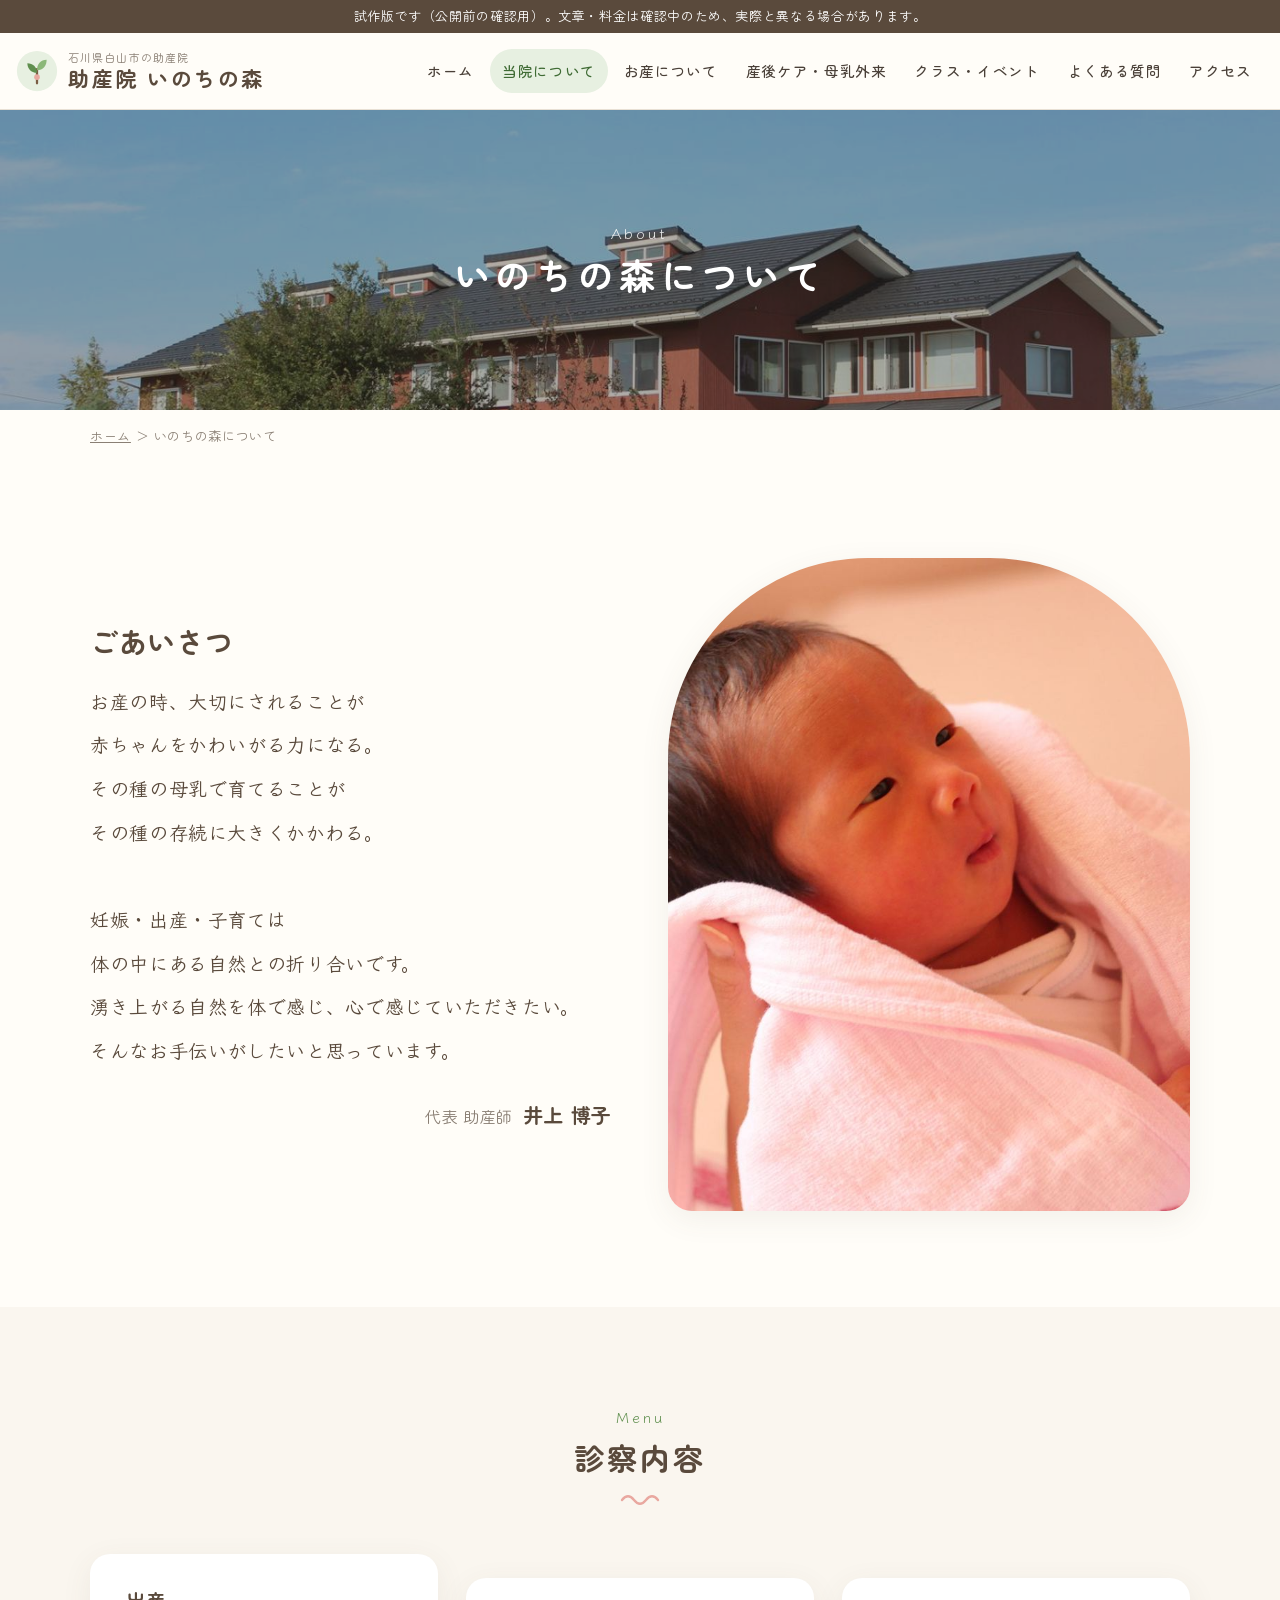
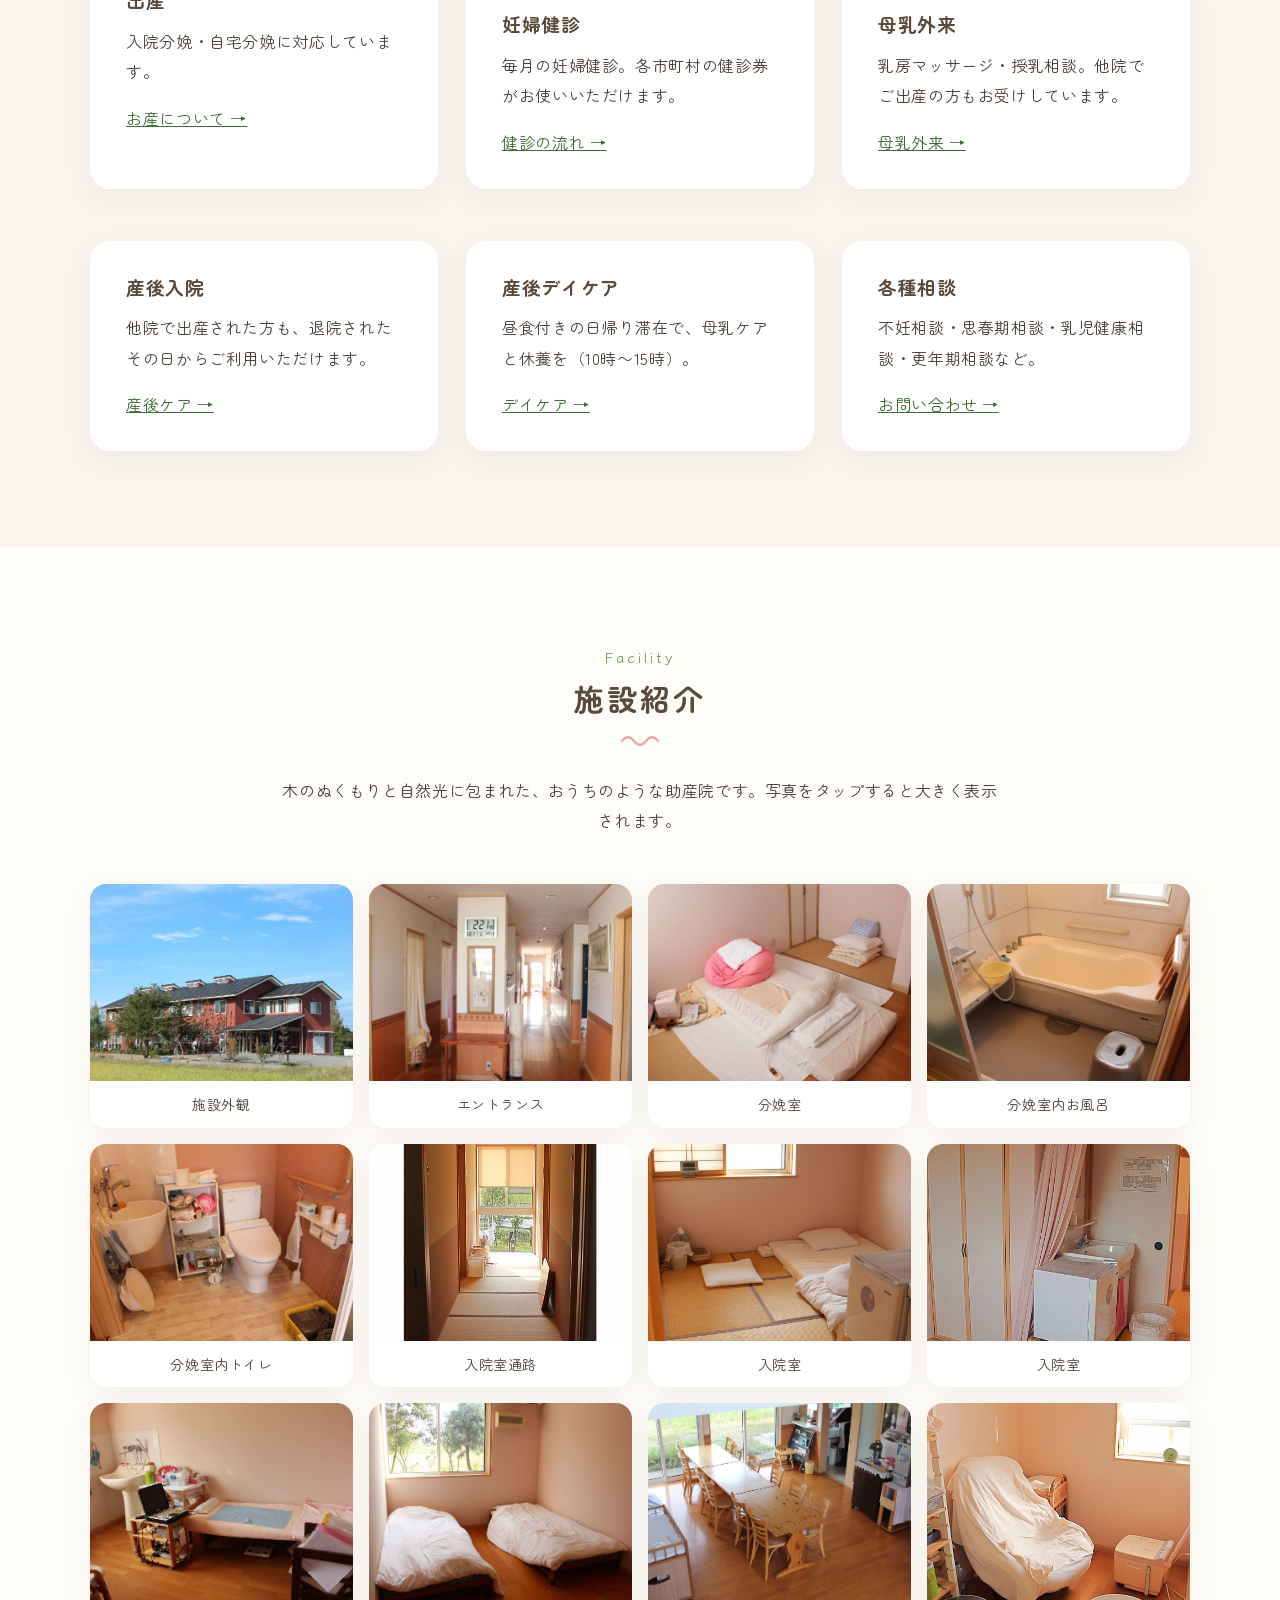
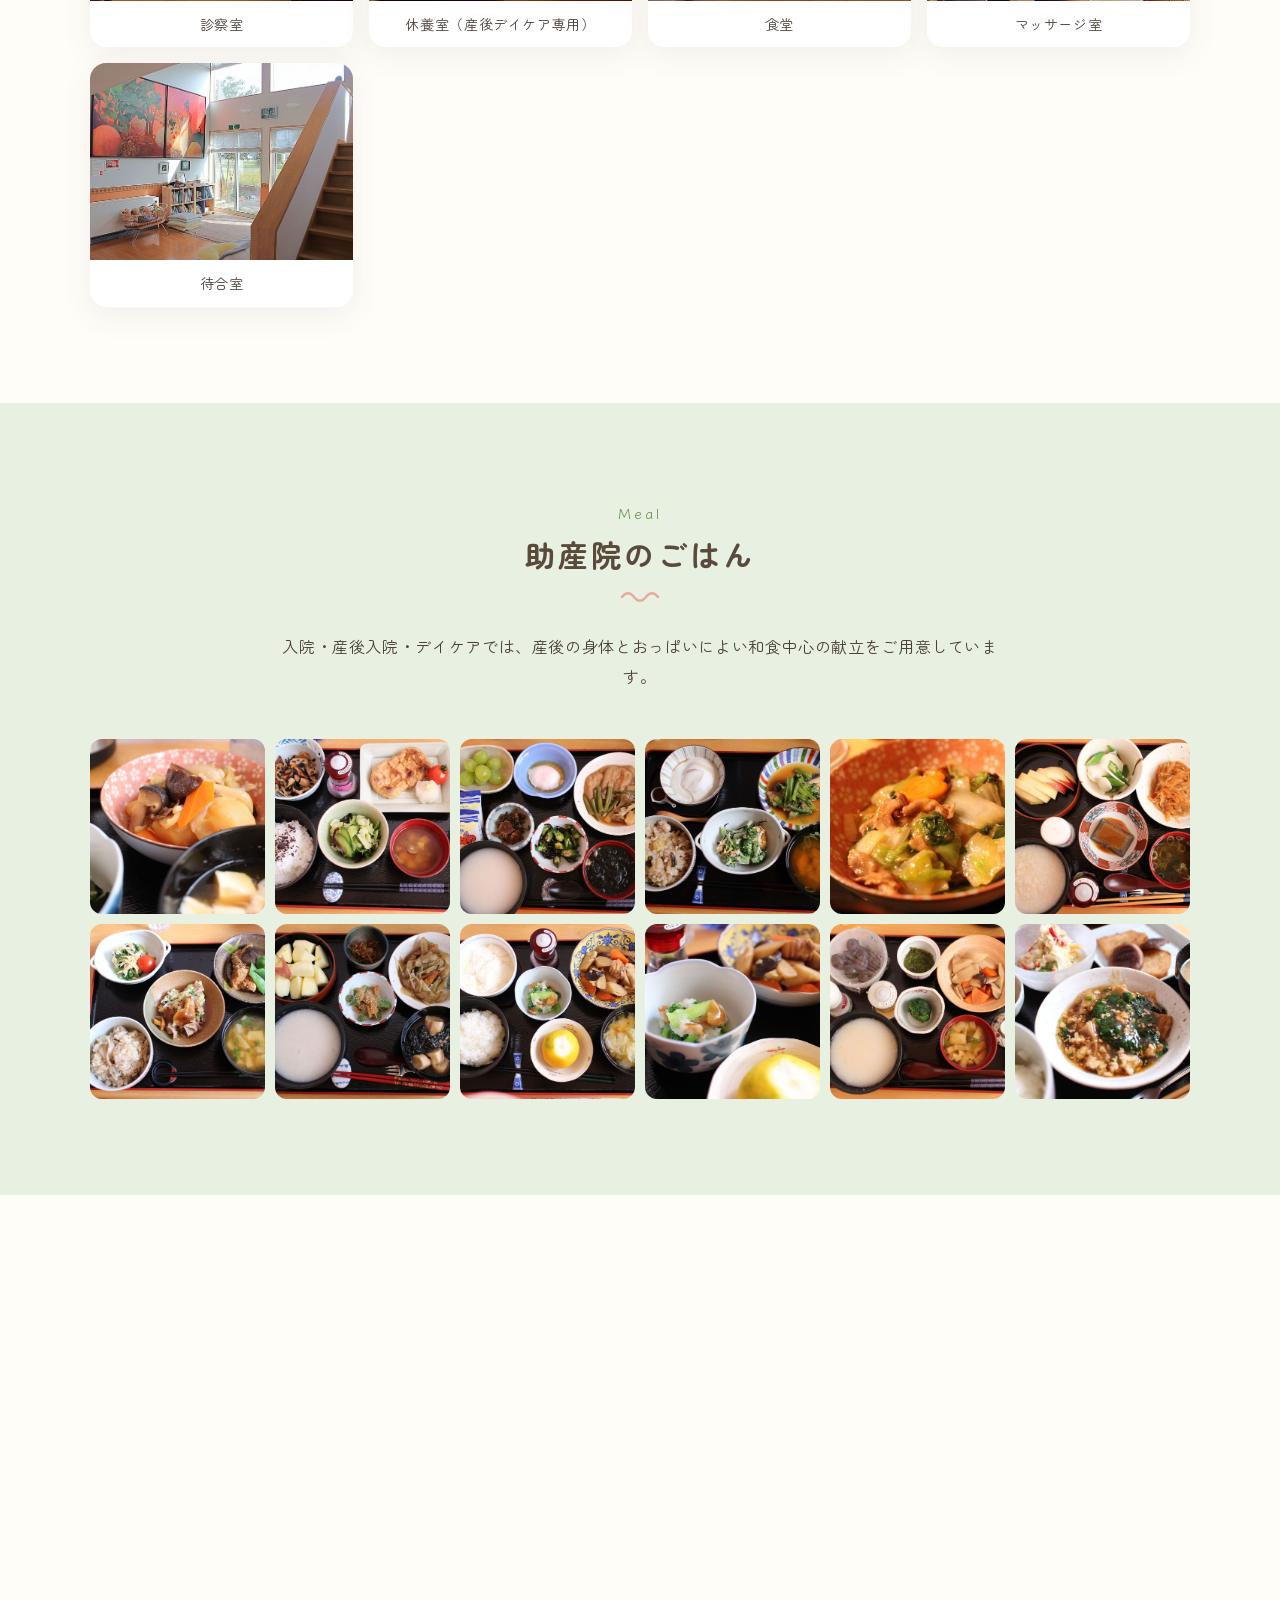
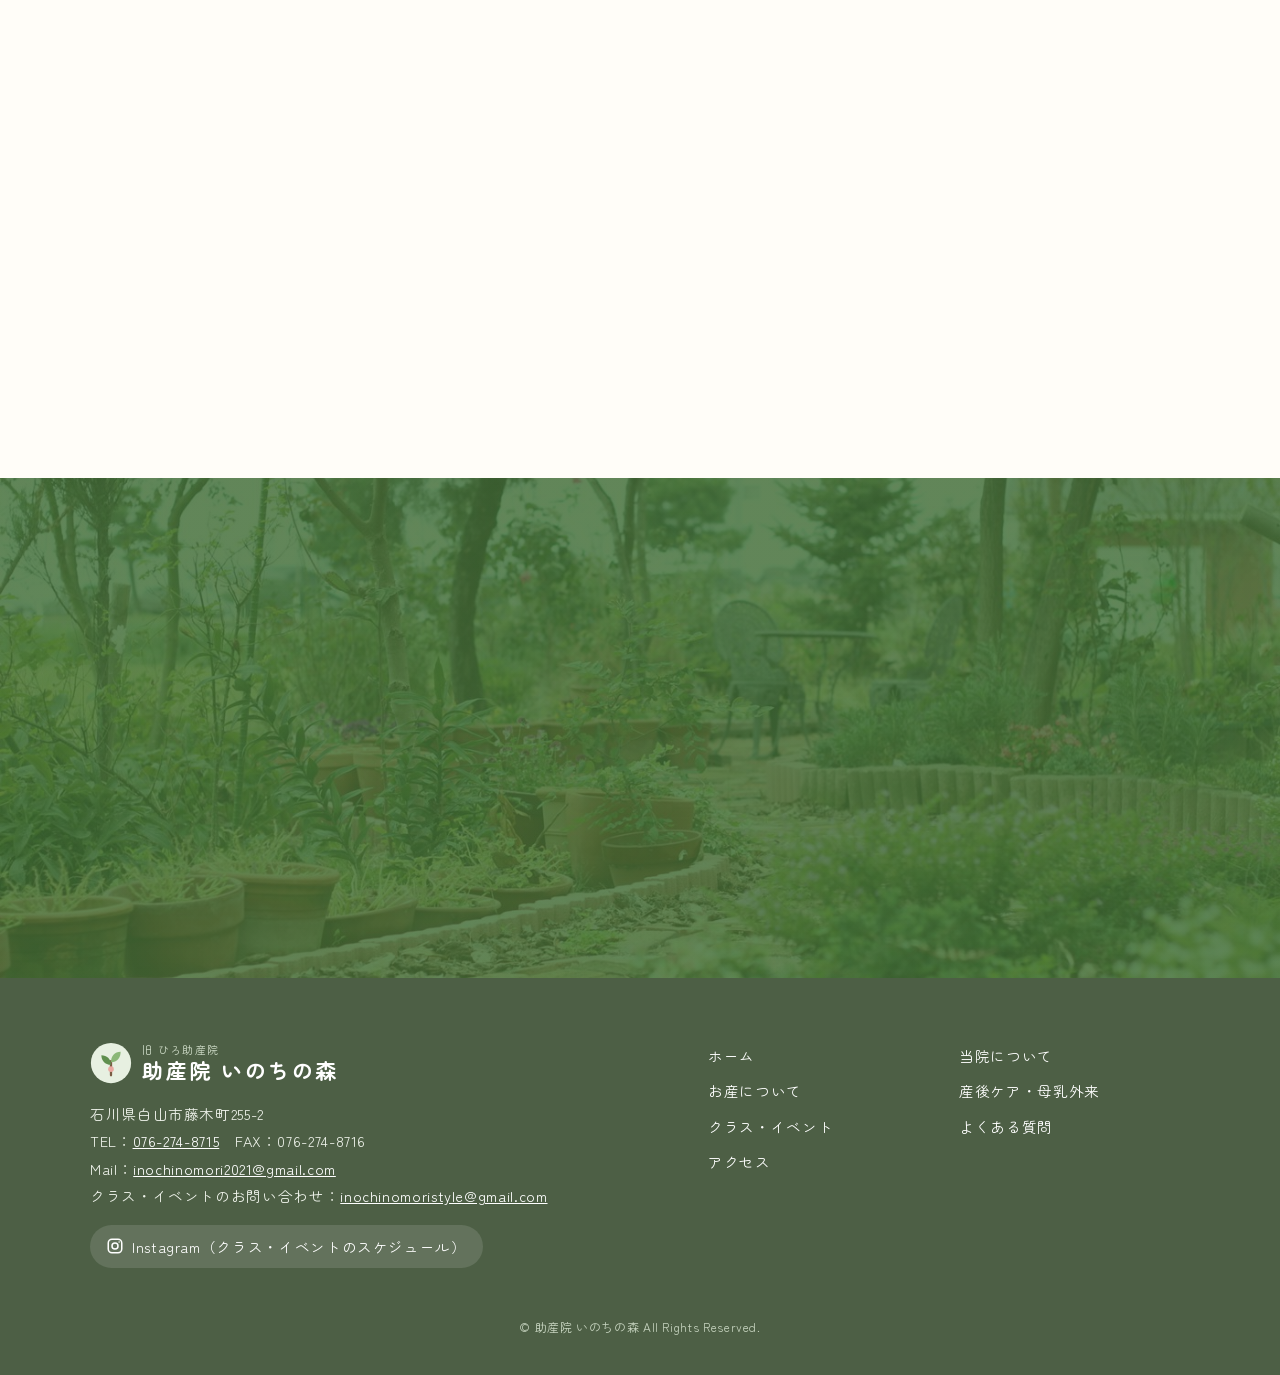
==== about.html @ 89966cd2 "助産院いのちの森 試作版（検索除外・試作版表示つき） Co-Authored-By: Claude Opus 5.5 <noreply@anthropic.com>" ====
<!DOCTYPE html>
<html lang="ja">
<head>
<meta charset="UTF-8">
<meta name="viewport" content="width=device-width, initial-scale=1">
<title>いのちの森について｜助産院 いのちの森（石川県白山市）</title>
<meta name="description" content="白山市の助産院いのちの森の理念、施設紹介、助産院のごはん、市町村からの委託事業についてご紹介します。">
<!-- 試作版：検索エンジンに載せない設定。本番公開時にこの行を削除 -->
<meta name="robots" content="noindex, nofollow">
<link rel="canonical" href="https://awajikotoh-commits.github.io/inochinomori/about.html">
<meta property="og:type" content="website">
<meta property="og:title" content="いのちの森について｜助産院 いのちの森（石川県白山市）">
<meta property="og:description" content="白山市の助産院いのちの森の理念、施設紹介、助産院のごはん、市町村からの委託事業についてご紹介します。">
<meta property="og:image" content="https://awajikotoh-commits.github.io/inochinomori/images/top04.jpg">
<meta property="og:locale" content="ja_JP">
<link rel="icon" href="images/favicon.svg" type="image/svg+xml">
<link rel="preconnect" href="https://fonts.googleapis.com">
<link rel="preconnect" href="https://fonts.gstatic.com" crossorigin>
<link href="https://fonts.googleapis.com/css2?family=Klee+One:wght@600&family=Zen+Maru+Gothic:wght@400;500;700&display=swap" rel="stylesheet">
<link rel="stylesheet" href="css/style.css?v=5">
</head>
<body>
<!-- 試作版の表示。本番公開時にこの行を削除 -->
<div class="trial-bar">試作版です（公開前の確認用）。文章・料金は確認中のため、実際と異なる場合があります。</div>
<header class="site-header">
  <div class="container header-inner">
    <a class="logo" href="index.html"><svg class="logo-mark" viewBox="0 0 48 48" aria-hidden="true">
<circle cx="24" cy="24" r="23" fill="#e7f0e1"/>
<path d="M24 38V22" stroke="#7a5c43" stroke-width="2.6" stroke-linecap="round"/>
<path d="M24 26c-7 0-11-5-11-11 6 0 11 4 11 11z" fill="#5f8f4e"/>
<path d="M24 23c0-7 4-12 11-12 0 7-4 12-11 12z" fill="#8bb878"/>
<circle cx="24" cy="31" r="3.2" fill="#e9a8a0"/>
</svg><span class="logo-text"><small>石川県白山市の助産院</small><strong>助産院 いのちの森</strong></span></a>
    <nav class="global-nav" aria-label="メインメニュー">
      <ul>
<li><a href="index.html">ホーム</a></li>
<li><a href="about.html" aria-current="page">当院について</a></li>
<li><a href="birth.html">お産について</a></li>
<li><a href="care.html">産後ケア・母乳外来</a></li>
<li><a href="class.html">クラス・イベント</a></li>
<li><a href="faq.html">よくある質問</a></li>
<li><a href="contact.html">アクセス</a></li>
        <li class="nav-tel-item"><a class="nav-tel" href="tel:076-274-8715">お電話 076-274-8715</a></li>
      </ul>
    </nav>
    <a class="header-tel" href="tel:076-274-8715"><svg width="16" height="16" viewBox="0 0 24 24" fill="currentColor" aria-hidden="true"><path d="M6.6 10.8a15.1 15.1 0 006.6 6.6l2.2-2.2a1 1 0 011-.25 11.4 11.4 0 003.6.57 1 1 0 011 1V20a1 1 0 01-1 1A17 17 0 013 4a1 1 0 011-1h3.5a1 1 0 011 1c0 1.25.2 2.45.57 3.57a1 1 0 01-.25 1z"/></svg>076-274-8715</a>
    <button class="menu-btn" aria-label="メニューを開く" aria-expanded="false"><span></span></button>
  </div>
</header>
<main>

<div class="page-hero" style="background-image:url('images/top04.jpg')">
  <div><span class="en">About</span><h1>いのちの森について</h1></div>
</div>
<div class="container breadcrumb"><a href="index.html">ホーム</a> ＞ いのちの森について</div>

<section class="section">
  <div class="container philosophy">
    <div class="philosophy-text fade">
      <h2 style="font-size:clamp(22px,3vw,28px)">ごあいさつ</h2>
      <p class="message">お産の時、大切にされることが<br>赤ちゃんをかわいがる力になる。<br>
      その種の母乳で育てることが<br>その種の存続に大きくかかわる。<br><br>
      妊娠・出産・子育ては<br>体の中にある自然との折り合いです。<br>
      湧き上がる自然を体で感じ、心で感じていただきたい。<br>そんなお手伝いがしたいと思っています。</p>
      <p class="sign">代表 助産師<strong>井上 博子</strong></p>
    </div>
    <div class="photo-round fade"><img src="images/top01.jpg" alt="生まれたばかりの赤ちゃん" loading="lazy"></div>
  </div>
</section>

<section class="section bg-beige">
  <div class="container">
    <div class="sec-title fade"><span class="en">Menu</span><h2>診察内容</h2></div>
    <div class="service-grid">
      <div class="box fade"><h3>出産</h3><p>入院分娩・自宅分娩に対応しています。</p><a href="birth.html">お産について →</a></div>
      <div class="box fade"><h3>妊婦健診</h3><p>毎月の妊婦健診。各市町村の健診券がお使いいただけます。</p><a href="birth.html#flow">健診の流れ →</a></div>
      <div class="box fade"><h3>母乳外来</h3><p>乳房マッサージ・授乳相談。他院でご出産の方もお受けしています。</p><a href="care.html#breast">母乳外来 →</a></div>
      <div class="box fade"><h3>産後入院</h3><p>他院で出産された方も、退院されたその日からご利用いただけます。</p><a href="care.html#postpartum">産後ケア →</a></div>
      <div class="box fade"><h3>産後デイケア</h3><p>昼食付きの日帰り滞在で、母乳ケアと休養を（10時〜15時）。</p><a href="care.html#daycare">デイケア →</a></div>
      <div class="box fade"><h3>各種相談</h3><p>不妊相談・思春期相談・乳児健康相談・更年期相談など。</p><a href="contact.html">お問い合わせ →</a></div>
    </div>
  </div>
</section>

<section class="section" id="facility">
  <div class="container">
    <div class="sec-title fade"><span class="en">Facility</span><h2>施設紹介</h2></div>
    <p class="sec-lead fade">木のぬくもりと自然光に包まれた、おうちのような助産院です。写真をタップすると大きく表示されます。</p>
    <div class="gallery fade">
<figure><img src="images/facility01.jpg" alt="施設外観" loading="lazy"><figcaption>施設外観</figcaption></figure>
<figure><img src="images/facility02.jpg" alt="エントランス" loading="lazy"><figcaption>エントランス</figcaption></figure>
<figure><img src="images/facility03.jpg" alt="分娩室" loading="lazy"><figcaption>分娩室</figcaption></figure>
<figure><img src="images/facility04.jpg" alt="分娩室内お風呂" loading="lazy"><figcaption>分娩室内お風呂</figcaption></figure>
<figure><img src="images/facility05.jpg" alt="分娩室内トイレ" loading="lazy"><figcaption>分娩室内トイレ</figcaption></figure>
<figure><img src="images/facility06.jpg" alt="入院室通路" loading="lazy"><figcaption>入院室通路</figcaption></figure>
<figure><img src="images/facility07.jpg" alt="入院室" loading="lazy"><figcaption>入院室</figcaption></figure>
<figure><img src="images/facility08.jpg" alt="入院室" loading="lazy"><figcaption>入院室</figcaption></figure>
<figure><img src="images/facility09.jpg" alt="診察室" loading="lazy"><figcaption>診察室</figcaption></figure>
<figure><img src="images/facility10.jpg" alt="休養室（産後デイケア専用）" loading="lazy"><figcaption>休養室（産後デイケア専用）</figcaption></figure>
<figure><img src="images/facility11.jpg" alt="食堂" loading="lazy"><figcaption>食堂</figcaption></figure>
<figure><img src="images/facility12.jpg" alt="マッサージ室" loading="lazy"><figcaption>マッサージ室</figcaption></figure>
<figure><img src="images/facility13.jpg" alt="待合室" loading="lazy"><figcaption>待合室</figcaption></figure>
    </div>
  </div>
</section>

<section class="section bg-green" id="meal">
  <div class="container">
    <div class="sec-title fade"><span class="en">Meal</span><h2>助産院のごはん</h2></div>
    <p class="sec-lead fade">入院・産後入院・デイケアでは、産後の身体とおっぱいによい和食中心の献立をご用意しています。</p>
    <div class="meal-strip fade">
<img src="images/guide01.jpg" alt="助産院のごはん" loading="lazy">
<img src="images/guide02.jpg" alt="助産院のごはん" loading="lazy">
<img src="images/guide03.jpg" alt="助産院のごはん" loading="lazy">
<img src="images/guide04.jpg" alt="助産院のごはん" loading="lazy">
<img src="images/guide05.jpg" alt="助産院のごはん" loading="lazy">
<img src="images/guide06.jpg" alt="助産院のごはん" loading="lazy">
<img src="images/guide07.jpg" alt="助産院のごはん" loading="lazy">
<img src="images/guide08.jpg" alt="助産院のごはん" loading="lazy">
<img src="images/guide09.jpg" alt="助産院のごはん" loading="lazy">
<img src="images/guide10.jpg" alt="助産院のごはん" loading="lazy">
<img src="images/guide11.jpg" alt="助産院のごはん" loading="lazy">
<img src="images/guide12.jpg" alt="助産院のごはん" loading="lazy">
    </div>
  </div>
</section>

<section class="section" id="commission">
  <div class="container narrow">
    <div class="sec-title fade"><span class="en">Activities</span><h2>委託事業・実習受け入れ</h2></div>
    <div class="box fade">
      <h3>市町村からの委託事業</h3>
      <ul class="check">
        <li>白山市 産後ケア事業（2005年4月〜）</li>
        <li>能美市 産後ケア事業（2014年4月〜）</li>
        <li>小松市 産後ケア事業（2018年4月〜）</li>
        <li>金沢市・野々市市・白山市・内灘町を含む広域産後ケア事業（2021年4月〜）</li>
        <li>川北町 産後ケア事業（2022年4月〜）</li>
      </ul>
    </div>
    <div class="box fade">
      <h3>実習生受け入れ協力</h3>
      <div class="two-col">
        <div><h4>看護学校実習</h4><ul class="check"><li>学校法人豊穣学園 金沢医療技術専門学校</li><li>金城大学 看護学部 看護学科</li></ul></div>
        <div><h4>助産師学校実習</h4><ul class="check"><li>愛知県立大学</li></ul></div>
      </div>
    </div>
  </div>
</section>

<section class="cta">
  <div class="container fade">
    <h2>ご予約・ご相談はお気軽にどうぞ</h2>
    <p>妊婦健診・母乳外来・産後ケアはすべて予約制です。</p>
    <a class="tel-big" href="tel:076-274-8715"><svg viewBox="0 0 24 24" fill="currentColor" aria-hidden="true"><path d="M6.6 10.8a15.1 15.1 0 006.6 6.6l2.2-2.2a1 1 0 011-.25 11.4 11.4 0 003.6.57 1 1 0 011 1V20a1 1 0 01-1 1A17 17 0 013 4a1 1 0 011-1h3.5a1 1 0 011 1c0 1.25.2 2.45.57 3.57a1 1 0 01-.25 1z"/></svg>076-274-8715</a>
    <p>受付 平日 9:00〜15:00（土・日・祝 休診）<br>緊急の場合は時間外でもお電話ください。</p>
    <div class="btn-row"><a class="btn outline" href="contact.html#form">メールでのお問い合わせ</a></div>
  </div>
</section>
</main>
<footer class="site-footer">
  <div class="container footer-grid">
    <div>
      <a class="logo" href="index.html"><svg class="logo-mark" viewBox="0 0 48 48" aria-hidden="true">
<circle cx="24" cy="24" r="23" fill="#e7f0e1"/>
<path d="M24 38V22" stroke="#7a5c43" stroke-width="2.6" stroke-linecap="round"/>
<path d="M24 26c-7 0-11-5-11-11 6 0 11 4 11 11z" fill="#5f8f4e"/>
<path d="M24 23c0-7 4-12 11-12 0 7-4 12-11 12z" fill="#8bb878"/>
<circle cx="24" cy="31" r="3.2" fill="#e9a8a0"/>
</svg><span class="logo-text"><small>旧 ひろ助産院</small><strong>助産院 いのちの森</strong></span></a>
      <p>石川県白山市藤木町255-2<br>
      TEL：<a href="tel:076-274-8715">076-274-8715</a>　FAX：076-274-8716<br>
      Mail：<a href="mailto:inochinomori2021@gmail.com">inochinomori2021@gmail.com</a><br>
      クラス・イベントのお問い合わせ：<a href="mailto:inochinomoristyle@gmail.com">inochinomoristyle@gmail.com</a></p>
      <a class="footer-insta" href="https://www.instagram.com/inochinomoristyle/" target="_blank" rel="noopener"><svg viewBox="0 0 24 24" fill="none" stroke="currentColor" stroke-width="2" aria-hidden="true"><rect x="3" y="3" width="18" height="18" rx="5"/><circle cx="12" cy="12" r="4"/><circle cx="17.5" cy="6.5" r="1" fill="currentColor" stroke="none"/></svg>Instagram（クラス・イベントのスケジュール）</a>
    </div>
    <nav class="footer-nav" aria-label="フッターメニュー"><ul>
<li><a href="index.html">ホーム</a></li>
<li><a href="about.html">当院について</a></li>
<li><a href="birth.html">お産について</a></li>
<li><a href="care.html">産後ケア・母乳外来</a></li>
<li><a href="class.html">クラス・イベント</a></li>
<li><a href="faq.html">よくある質問</a></li>
<li><a href="contact.html">アクセス</a></li>
    </ul></nav>
  </div>
  <p class="copyright">&copy; 助産院 いのちの森 All Rights Reserved.</p>
</footer>
<div class="sp-cta">
  <a href="tel:076-274-8715"><svg viewBox="0 0 24 24" fill="currentColor" aria-hidden="true"><path d="M6.6 10.8a15.1 15.1 0 006.6 6.6l2.2-2.2a1 1 0 011-.25 11.4 11.4 0 003.6.57 1 1 0 011 1V20a1 1 0 01-1 1A17 17 0 013 4a1 1 0 011-1h3.5a1 1 0 011 1c0 1.25.2 2.45.57 3.57a1 1 0 01-.25 1z"/></svg>電話する</a>
  <a href="contact.html#form"><svg viewBox="0 0 24 24" fill="currentColor" aria-hidden="true"><path d="M20 4H4a2 2 0 00-2 2v12a2 2 0 002 2h16a2 2 0 002-2V6a2 2 0 00-2-2zm0 4l-8 5-8-5V6l8 5 8-5z"/></svg>お問い合わせ</a>
</div>
<button class="pagetop" aria-label="ページの先頭へ"><svg width="20" height="20" viewBox="0 0 24 24" fill="none" stroke="currentColor" stroke-width="2.5" stroke-linecap="round" stroke-linejoin="round"><path d="M6 15l6-6 6 6"/></svg></button>
<script src="js/main.js"></script>
</body>
</html>
---- css/style.css ----
/* ===== 助産院 いのちの森 ===== */
:root {
  --green: #5f8f4e;
  --green-dark: #3f6b34;
  --green-light: #e7f0e1;
  --beige: #faf6ef;
  --cream: #fffdf8;
  --pink: #e9a8a0;
  --pink-light: #fbeeea;
  --brown: #5a4a3c;
  --text: #4a4038;
  --muted: #8a7f74;
  --line: #e8e0d4;
  --radius: 20px;
  --shadow: 0 8px 30px rgba(90, 74, 60, .08);
  --font: "Zen Maru Gothic", "Hiragino Maru Gothic ProN", "Meiryo", sans-serif;
  --font-hand: "Klee One", "Zen Maru Gothic", serif;
}

*, *::before, *::after { box-sizing: border-box; }
html { scroll-padding-top: 90px; }
body {
  margin: 0;
  font-family: var(--font);
  color: var(--text);
  background: var(--cream);
  line-height: 1.9;
  letter-spacing: .04em;
  font-size: 16px;
  -webkit-font-smoothing: antialiased;
}
img { max-width: 100%; height: auto; display: block; }
a { color: var(--green-dark); }
h1, h2, h3, h4 { line-height: 1.5; font-weight: 700; color: var(--brown); margin: 0 0 .6em; }
p { margin: 0 0 1em; }
.container { width: min(1100px, 100% - 32px); margin-inline: auto; }
.narrow { width: min(820px, 100% - 32px); margin-inline: auto; }

/* ===== Header ===== */
.site-header {
  position: sticky; top: 0; z-index: 100;
  background: var(--cream);
  border-bottom: 1px solid var(--line);
}
.header-inner {
  display: flex; align-items: center; justify-content: space-between;
  gap: 16px; height: 76px;
  width: min(1280px, 100% - 32px);
}
.logo { display: flex; align-items: center; gap: 10px; text-decoration: none; color: var(--brown); }
.logo-mark { width: 42px; height: 42px; flex: none; }
.logo-text { display: flex; flex-direction: column; line-height: 1.25; }
.logo-text small { font-size: 11px; color: var(--muted); letter-spacing: .1em; }
.logo-text strong { font-size: 21px; letter-spacing: .12em; }

.global-nav ul { list-style: none; margin: 0; padding: 0; display: flex; gap: 4px; }
.global-nav a {
  display: block; padding: 8px 12px; border-radius: 999px;
  text-decoration: none; color: var(--text); font-size: 14.5px; font-weight: 500; white-space: nowrap;
  transition: background .2s, color .2s;
}
.global-nav a:hover, .global-nav a[aria-current="page"] { background: var(--green-light); color: var(--green-dark); }
.header-tel {
  display: flex; align-items: center; gap: 6px; text-decoration: none;
  background: var(--green); color: #fff; padding: 9px 18px; border-radius: 999px;
  font-weight: 700; font-size: 15px; white-space: nowrap;
}
.header-tel:hover { background: var(--green-dark); }
.menu-btn { display: none; }

@media (max-width: 1320px) {
  .header-tel { display: none; }
}
@media (max-width: 1180px) {
  .header-inner { height: 64px; }
  .menu-btn {
    display: grid; place-items: center; width: 46px; height: 46px;
    border: 0; background: var(--green-light); border-radius: 50%; cursor: pointer; padding: 0;
  }
  .menu-btn span, .menu-btn span::before, .menu-btn span::after {
    content: ""; display: block; width: 20px; height: 2px; background: var(--green-dark);
    border-radius: 2px; position: relative; transition: transform .3s, background .3s;
  }
  .menu-btn span::before { position: absolute; top: -6px; }
  .menu-btn span::after { position: absolute; top: 6px; }
  .nav-open .menu-btn span { background: transparent; }
  .nav-open .menu-btn span::before { transform: translateY(6px) rotate(45deg); }
  .nav-open .menu-btn span::after { transform: translateY(-6px) rotate(-45deg); }
  .global-nav {
    position: fixed; inset: 64px 0 0 0; background: var(--cream);
    padding: 24px 16px; overflow-y: auto;
    opacity: 0; visibility: hidden; transition: opacity .3s, visibility .3s;
  }
  .nav-open .global-nav { opacity: 1; visibility: visible; }
  .global-nav ul { flex-direction: column; gap: 0; }
  .global-nav a { padding: 16px 12px; border-radius: 0; border-bottom: 1px dashed var(--line); font-size: 16px; }
  .global-nav .nav-tel { display: block; margin-top: 24px; text-align: center; background: var(--green); color: #fff; border-radius: 999px; border: 0; }
  .logo-text strong { font-size: 18px; }
}
@media (min-width: 1181px) { .global-nav .nav-tel-item { display: none; } }

/* ===== Hero (top) ===== */
.hero { position: relative; height: min(82vh, 720px); min-height: 460px; overflow: hidden; }
.hero-slide {
  position: absolute; inset: 0; background-size: cover; background-position: center;
  opacity: 0; transform: scale(1.06); transition: opacity 1.6s ease, transform 7s ease;
}
.hero-slide.is-active { opacity: 1; transform: scale(1); }
.hero::after {
  content: ""; position: absolute; inset: 0;
  background: linear-gradient(180deg, rgba(0,0,0,.05) 40%, rgba(40,30,20,.45) 100%);
}
.hero-copy {
  position: absolute; z-index: 2; left: 0; right: 0; bottom: 12%;
  color: #fff; text-shadow: 0 2px 16px rgba(0,0,0,.35);
}
.hero-copy p.lead { font-family: var(--font-hand); font-size: clamp(22px, 3.6vw, 40px); line-height: 1.6; margin: 0 0 .4em; font-weight: 600; }
.hero-copy p.sub { font-size: clamp(14px, 1.6vw, 17px); margin: 0; }
.hero-wave { position: absolute; bottom: -1px; left: 0; width: 100%; z-index: 3; color: var(--cream); }

/* ===== Page header (sub pages) ===== */
.page-hero {
  position: relative; height: 300px; display: grid; place-items: center; text-align: center;
  background-size: cover; background-position: center; color: #fff;
}
.page-hero::before { content: ""; position: absolute; inset: 0; background: rgba(50, 40, 30, .38); }
.page-hero > * { position: relative; }
.page-hero .en { display: block; font-family: var(--font-hand); letter-spacing: .2em; font-size: 15px; opacity: .9; }
.page-hero h1 { color: #fff; font-size: clamp(26px, 4vw, 36px); margin: 0; letter-spacing: .15em; }
.breadcrumb { font-size: 13px; color: var(--muted); padding: 14px 0; }
.breadcrumb a { color: var(--muted); }
@media (max-width: 600px) { .page-hero { height: 210px; } }

/* ===== Sections ===== */
.section { padding: 96px 0; }
.section.bg-beige { background: var(--beige); }
.section.bg-green { background: var(--green-light); }
@media (max-width: 600px) { .section { padding: 64px 0; } }

.sec-title { text-align: center; margin-bottom: 48px; }
.sec-title .en {
  display: block; font-family: var(--font-hand); color: var(--green);
  letter-spacing: .2em; font-size: 15px; margin-bottom: 4px;
}
.sec-title h2 { font-size: clamp(23px, 3vw, 30px); margin: 0; letter-spacing: .1em; }
.sec-title h2::after {
  content: ""; display: block; width: 40px; height: 12px; margin: 14px auto 0;
  background: url("data:image/svg+xml,%3Csvg xmlns='http://www.w3.org/2000/svg' viewBox='0 0 40 12'%3E%3Cpath d='M2 6c4-5 8-5 12 0s8 5 12 0 8-5 12 0' fill='none' stroke='%23e9a8a0' stroke-width='2.4' stroke-linecap='round'/%3E%3C/svg%3E") center/contain no-repeat;
}
.sec-lead { text-align: center; max-width: 720px; margin: -20px auto 48px; }
@media (max-width: 600px) { .sec-lead { text-align: left; } }

h3.sub-title {
  font-size: 21px; padding: 4px 0 4px 18px; border-left: 6px solid var(--green);
  border-radius: 3px; margin: 48px 0 20px;
}

/* ===== Philosophy ===== */
.philosophy { display: grid; grid-template-columns: 1fr 1fr; gap: 56px; align-items: center; }
.philosophy-text p.message { font-family: var(--font-hand); font-size: 19px; line-height: 2.3; color: var(--brown); font-weight: 600; }
.philosophy-text .sign { text-align: right; margin-top: 24px; color: var(--muted); }
.philosophy-text .sign strong { font-size: 20px; color: var(--brown); margin-left: .5em; }
.photo-round { border-radius: 200px 200px 24px 24px; overflow: hidden; box-shadow: var(--shadow); aspect-ratio: 4/5; }
.photo-round img { width: 100%; height: 100%; object-fit: cover; }
@media (max-width: 800px) {
  .philosophy { grid-template-columns: 1fr; gap: 32px; }
  .photo-round { max-width: 360px; margin-inline: auto; aspect-ratio: 1; }
  .philosophy-text p.message { font-size: 17px; }
}

/* ===== Service cards ===== */
.service-grid { display: grid; grid-template-columns: repeat(3, 1fr); gap: 28px; }
.service-card {
  background: #fff; border-radius: var(--radius); overflow: hidden; box-shadow: var(--shadow);
  text-decoration: none; color: var(--text); display: flex; flex-direction: column;
  transition: transform .3s, box-shadow .3s;
}
.service-card:hover { transform: translateY(-6px); box-shadow: 0 16px 40px rgba(90,74,60,.14); }
.service-card .thumb { aspect-ratio: 3/2; overflow: hidden; }
.service-card .thumb img { width: 100%; height: 100%; object-fit: cover; transition: transform .6s; }
.service-card:hover .thumb img { transform: scale(1.05); }
.service-card .body { padding: 24px 26px 28px; flex: 1; display: flex; flex-direction: column; }
.service-card h3 { font-size: 20px; margin-bottom: 8px; }
.service-card p { font-size: 15px; flex: 1; }
.service-card .more { color: var(--green-dark); font-weight: 700; font-size: 14px; }
.service-card .more::after { content: " →"; }
@media (max-width: 900px) { .service-grid { grid-template-columns: 1fr 1fr; } }
@media (max-width: 600px) { .service-grid { grid-template-columns: 1fr; } }

/* ===== Feature (image + text) ===== */
.feature { display: grid; grid-template-columns: 1.1fr 1fr; gap: 56px; align-items: center; }
.feature + .feature { margin-top: 80px; }
.feature.reverse .feature-img { order: 2; }
.feature-img { border-radius: var(--radius); overflow: hidden; box-shadow: var(--shadow); }
.feature-img img { width: 100%; aspect-ratio: 3/2; object-fit: cover; }
.feature h3 { font-size: 24px; }
.feature .label { display: inline-block; font-family: var(--font-hand); color: var(--pink); font-weight: 600; letter-spacing: .15em; margin-bottom: 6px; }
@media (max-width: 800px) {
  .feature { grid-template-columns: 1fr; gap: 24px; }
  .feature.reverse .feature-img { order: 0; }
  .feature + .feature { margin-top: 56px; }
}

/* ===== Buttons ===== */
.btn {
  display: inline-flex; align-items: center; justify-content: center; gap: 8px;
  padding: 14px 34px; border-radius: 999px; text-decoration: none; font-weight: 700;
  background: var(--green); color: #fff; border: 2px solid var(--green); transition: background .2s, color .2s;
  font-family: inherit; font-size: 15px; cursor: pointer;
}
.btn:hover { background: var(--green-dark); border-color: var(--green-dark); }
.btn.outline { background: #fff; color: var(--green-dark); }
.btn.outline:hover { background: var(--green-light); }
.btn.pink { background: var(--pink); border-color: var(--pink); }
.btn.pink:hover { background: #d98d84; border-color: #d98d84; }
.btn-row { display: flex; flex-wrap: wrap; gap: 14px; margin-top: 24px; }
.center { text-align: center; }

/* ===== News ===== */
.news-list { list-style: none; margin: 0; padding: 0; background: #fff; border-radius: var(--radius); box-shadow: var(--shadow); }
.news-list li { display: flex; gap: 20px; padding: 20px 28px; border-bottom: 1px dashed var(--line); align-items: baseline; }
.news-list li:last-child { border-bottom: 0; }
.news-list time { color: var(--muted); font-size: 14px; flex: none; width: 7em; }
.news-list .tag { flex: none; font-size: 12px; padding: 2px 12px; border-radius: 999px; background: var(--green-light); color: var(--green-dark); }
.news-list .tag.event { background: var(--pink-light); color: #c06a60; }
@media (max-width: 600px) { .news-list li { flex-wrap: wrap; gap: 4px 12px; padding: 16px 20px; } .news-list p { width: 100%; } }
.news-list p { margin: 0; }

/* ===== Shortcut ===== */
.shortcut { display: grid; grid-template-columns: repeat(4, 1fr); gap: 16px; }
.shortcut a {
  display: flex; flex-direction: column; align-items: center; gap: 10px; padding: 28px 12px;
  background: #fff; border-radius: var(--radius); text-decoration: none; color: var(--brown);
  font-weight: 700; box-shadow: var(--shadow); transition: transform .3s; text-align: center;
}
.shortcut a:hover { transform: translateY(-4px); }
.shortcut svg { width: 44px; height: 44px; color: var(--green); }
@media (max-width: 700px) { .shortcut { grid-template-columns: 1fr 1fr; } }

/* ===== Tables ===== */
.table-wrap { overflow-x: auto; -webkit-overflow-scrolling: touch; }
table.price, table.schedule {
  width: 100%; border-collapse: separate; border-spacing: 0; background: #fff;
  border-radius: 14px; overflow: hidden; box-shadow: var(--shadow); margin-bottom: 12px;
}
table.price th, table.price td { padding: 14px 20px; border-bottom: 1px solid var(--line); text-align: left; vertical-align: top; }
table.price tr:last-child th, table.price tr:last-child td { border-bottom: 0; }
table.price th { font-weight: 500; }
table.price th small { display: block; color: var(--muted); font-size: 13px; }
table.price td { text-align: right; white-space: nowrap; font-weight: 700; color: var(--brown); }
table.price caption { text-align: left; font-weight: 700; font-size: 17px; color: var(--green-dark); padding: 0 0 10px; }
table.price tr.total th, table.price tr.total td { background: var(--green-light); font-weight: 700; }
table.schedule th, table.schedule td { padding: 14px 8px; text-align: center; border-bottom: 1px solid var(--line); }
table.schedule thead th { background: var(--green); color: #fff; font-weight: 700; }
table.schedule tbody th { white-space: nowrap; font-weight: 500; }
table.schedule .ok { color: var(--green); font-size: 20px; }
table.schedule .no { color: #c9b8a8; }
.note { font-size: 14px; color: var(--muted); }
.note li { margin-bottom: 4px; }
.price-grid { display: grid; grid-template-columns: 1fr 1fr; gap: 28px; }
@media (max-width: 800px) { .price-grid { grid-template-columns: 1fr; } }

/* ===== Box / list ===== */
.box { background: #fff; border-radius: var(--radius); padding: 32px 36px; box-shadow: var(--shadow); }
.box + .box { margin-top: 24px; }
.box.soft { background: var(--pink-light); box-shadow: none; }
.box.green { background: var(--green-light); box-shadow: none; }
@media (max-width: 600px) { .box { padding: 24px 20px; } }
ul.check { list-style: none; padding: 0; margin: 0 0 1em; }
ul.check li { position: relative; padding-left: 30px; margin-bottom: 6px; }
ul.check li::before {
  content: ""; position: absolute; left: 0; top: .5em; width: 18px; height: 18px; border-radius: 50%;
  background: var(--green) url("data:image/svg+xml,%3Csvg xmlns='http://www.w3.org/2000/svg' viewBox='0 0 24 24'%3E%3Cpath d='M6 12l4 4 8-8' fill='none' stroke='%23fff' stroke-width='3' stroke-linecap='round' stroke-linejoin='round'/%3E%3C/svg%3E") center/12px no-repeat;
}
.two-col { display: grid; grid-template-columns: 1fr 1fr; gap: 28px; }
@media (max-width: 800px) { .two-col { grid-template-columns: 1fr; } }
.tag-list { display: flex; flex-wrap: wrap; gap: 8px; list-style: none; padding: 0; margin: 0 0 1em; }
.tag-list li { background: #fff; border: 1px solid var(--line); padding: 2px 14px; border-radius: 999px; font-size: 14px; }

/* ===== Flow ===== */
.flow { list-style: none; padding: 0; margin: 0; counter-reset: step; }
.flow > li {
  position: relative; padding: 0 0 48px 84px; counter-increment: step;
}
.flow > li::before {
  content: "STEP\A" counter(step); white-space: pre; position: absolute; left: 0; top: 0;
  width: 60px; height: 60px; border-radius: 50%; background: var(--green); color: #fff;
  display: grid; place-items: center; text-align: center; line-height: 1.1; font-size: 13px; font-weight: 700;
}
.flow > li::after { content: ""; position: absolute; left: 29px; top: 66px; bottom: 6px; border-left: 2px dashed var(--green); opacity: .5; }
.flow > li:last-child::after { display: none; }
.flow h3 { font-size: 21px; padding-top: 12px; }
@media (max-width: 600px) { .flow > li { padding-left: 70px; } .flow > li::before { width: 52px; height: 52px; font-size: 12px; } .flow > li::after { left: 25px; top: 58px; } }

/* ===== Gallery ===== */
.gallery { display: grid; grid-template-columns: repeat(4, 1fr); gap: 16px; }
.gallery figure { margin: 0; background: #fff; border-radius: 16px; overflow: hidden; box-shadow: var(--shadow); }
.gallery img { width: 100%; aspect-ratio: 4/3; object-fit: cover; cursor: zoom-in; }
.gallery figcaption { padding: 10px 14px; font-size: 14px; text-align: center; }
@media (max-width: 900px) { .gallery { grid-template-columns: repeat(3, 1fr); } }
@media (max-width: 600px) { .gallery { grid-template-columns: 1fr 1fr; gap: 10px; } .gallery figcaption { font-size: 13px; padding: 8px; } }
.meal-strip { display: grid; grid-template-columns: repeat(6, 1fr); gap: 10px; }
.meal-strip img { border-radius: 12px; aspect-ratio: 1; object-fit: cover; width: 100%; }
@media (max-width: 700px) { .meal-strip { grid-template-columns: repeat(3, 1fr); } }

.lightbox { position: fixed; inset: 0; z-index: 500; background: rgba(20,15,10,.88); display: none; place-items: center; padding: 16px; cursor: zoom-out; }
.lightbox.open { display: grid; }
.lightbox img { max-height: 90vh; border-radius: 8px; }

/* ===== Voices ===== */
.voices { columns: 3 280px; column-gap: 24px; }
.voice {
  break-inside: avoid; background: #fff; border-radius: 18px; padding: 24px 24px 20px; margin-bottom: 24px;
  box-shadow: var(--shadow); position: relative; font-size: 15px;
}
.voice::before { content: "“"; font-family: Georgia, serif; font-size: 54px; line-height: 1; color: var(--pink); position: absolute; top: 6px; left: 14px; opacity: .6; }
.voice p { margin: 18px 0 0; }
.voice-slider { display: grid; grid-auto-flow: column; grid-auto-columns: min(340px, 82%); gap: 20px; overflow-x: auto; scroll-snap-type: x mandatory; padding: 8px 4px 24px; }
.voice-slider .voice { scroll-snap-align: start; margin: 0; }

/* ===== FAQ ===== */
.faq details { background: #fff; border-radius: 16px; box-shadow: var(--shadow); margin-bottom: 16px; overflow: hidden; }
.faq summary {
  list-style: none; cursor: pointer; padding: 22px 56px 22px 64px; position: relative; font-weight: 700; color: var(--brown);
}
.faq summary::-webkit-details-marker { display: none; }
.faq summary::before { content: "Q"; position: absolute; left: 22px; top: 18px; width: 30px; height: 30px; border-radius: 50%; background: var(--green); color: #fff; display: grid; place-items: center; font-size: 15px; }
.faq summary::after { content: "+"; position: absolute; right: 24px; top: 50%; transform: translateY(-50%); font-size: 26px; color: var(--green); transition: transform .3s; }
.faq details[open] summary::after { transform: translateY(-50%) rotate(45deg); }
.faq .answer { padding: 0 28px 24px 64px; position: relative; }
.faq .answer::before { content: "A"; position: absolute; left: 22px; top: 0; width: 30px; height: 30px; border-radius: 50%; background: var(--pink); color: #fff; display: grid; place-items: center; font-size: 15px; font-weight: 700; }

/* ===== Class cards ===== */
.class-grid { display: grid; grid-template-columns: repeat(2, 1fr); gap: 28px; }
.class-card { background: #fff; border-radius: var(--radius); overflow: hidden; box-shadow: var(--shadow); display: grid; grid-template-columns: 200px 1fr; }
.class-card img { width: 100%; height: 100%; object-fit: cover; min-height: 220px; }
.class-card .body { padding: 24px; }
.class-card h3 { font-size: 20px; margin-bottom: 6px; }
.class-card .when { display: inline-block; background: var(--pink-light); color: #b8625a; font-size: 13px; padding: 2px 12px; border-radius: 999px; margin-bottom: 10px; font-weight: 700; }
.class-card dl { display: grid; grid-template-columns: auto 1fr; gap: 2px 12px; font-size: 14px; margin: 10px 0 0; }
.class-card dt { color: var(--muted); }
.class-card dd { margin: 0; }
@media (max-width: 900px) { .class-grid { grid-template-columns: 1fr; } }
@media (max-width: 520px) { .class-card { grid-template-columns: 1fr; } .class-card img { aspect-ratio: 16/9; min-height: 0; } }

/* ===== Area list ===== */
.area-grid { display: grid; grid-template-columns: repeat(auto-fill, minmax(240px, 1fr)); gap: 16px; }
.area-card { background: #fff; border-radius: 16px; padding: 20px 22px; border: 1px solid var(--line); }
.area-card h4 { margin: 0 0 6px; font-size: 17px; color: var(--green-dark); }
.area-card p { margin: 0; font-size: 14px; }
.area-card a { font-size: 14px; }

/* ===== Contact CTA ===== */
.cta {
  background: linear-gradient(rgba(63,107,52,.82), rgba(63,107,52,.82)), url("../images/top06.jpg") center/cover;
  color: #fff; text-align: center; padding: 80px 0;
}
.cta h2 { color: #fff; font-size: clamp(22px, 3vw, 28px); }
.cta .tel-big { display: inline-block; font-size: clamp(30px, 5vw, 44px); font-weight: 700; color: #fff; text-decoration: none; letter-spacing: .06em; margin: 8px 0; }
.cta .tel-big svg { width: .8em; height: .8em; vertical-align: -0.05em; margin-right: 8px; }
.cta p { margin: 0 0 6px; }
.cta .btn-row { justify-content: center; }
.cta .btn.outline { border-color: #fff; }

/* ===== Access ===== */
.access { display: grid; grid-template-columns: 1fr 1.2fr; gap: 40px; align-items: start; }
.access dl { display: grid; grid-template-columns: 6em 1fr; margin: 0; }
.access dt, .access dd { padding: 14px 0; border-bottom: 1px dashed var(--line); margin: 0; }
.access dt { color: var(--green-dark); font-weight: 700; }
.map { border-radius: var(--radius); overflow: hidden; box-shadow: var(--shadow); aspect-ratio: 4/3; }
.map iframe { width: 100%; height: 100%; border: 0; }
@media (max-width: 800px) { .access { grid-template-columns: 1fr; } }

/* ===== Form ===== */
.form { display: grid; gap: 20px; }
.form label { font-weight: 700; display: block; margin-bottom: 6px; color: var(--brown); }
.form .req { font-size: 12px; background: var(--pink); color: #fff; padding: 1px 8px; border-radius: 4px; margin-left: 8px; vertical-align: 2px; }
.form input, .form select, .form textarea {
  width: 100%; font: inherit; padding: 13px 16px; border-radius: 12px; border: 1px solid var(--line); background: #fff;
}
.form input:focus, .form select:focus, .form textarea:focus { outline: 2px solid var(--green); border-color: transparent; }
.form textarea { min-height: 170px; resize: vertical; }
.form .btn { justify-self: center; min-width: 240px; }
.form-result { text-align: center; font-weight: 700; }

/* ===== Footer ===== */
.site-footer { background: #4d5f45; color: #eef2ea; padding: 64px 0 24px; font-size: 14.5px; }
.footer-grid { display: grid; grid-template-columns: 1.2fr 1fr; gap: 40px; }
.site-footer .logo { color: #fff; margin-bottom: 16px; }
.site-footer .logo small { color: #c9d6c2; }
.site-footer a { color: #fff; }
.footer-nav ul { list-style: none; padding: 0; margin: 0; display: grid; grid-template-columns: 1fr 1fr; gap: 8px 20px; }
.footer-nav a { text-decoration: none; }
.footer-nav a:hover { text-decoration: underline; }
.copyright { text-align: center; margin-top: 48px; font-size: 12px; color: #c9d6c2; }
@media (max-width: 700px) { .footer-grid { grid-template-columns: 1fr; } .site-footer { padding-bottom: 96px; } }

/* ===== Mobile fixed CTA ===== */
.sp-cta { display: none; }
@media (max-width: 700px) {
  .sp-cta {
    display: grid; grid-template-columns: 1fr 1fr; position: fixed; left: 0; right: 0; bottom: 0; z-index: 90;
    box-shadow: 0 -4px 20px rgba(0,0,0,.1);
  }
  .sp-cta a { display: flex; align-items: center; justify-content: center; gap: 6px; padding: 15px 0; color: #fff; text-decoration: none; font-weight: 700; font-size: 15px; }
  .sp-cta a:first-child { background: var(--green); }
  .sp-cta a:last-child { background: var(--pink); }
  .sp-cta svg { width: 18px; height: 18px; }
}

/* ===== Fade-in ===== */
.fade { opacity: 0; transform: translateY(24px); transition: opacity .9s ease, transform .9s ease; }
.fade.is-in { opacity: 1; transform: none; }
@media (prefers-reduced-motion: reduce) {
  .fade { opacity: 1; transform: none; transition: none; }
  .hero-slide { transition: opacity 1s; transform: none !important; }
}
.pagetop {
  position: fixed; right: 20px; bottom: 24px; z-index: 80; width: 48px; height: 48px; border-radius: 50%;
  background: var(--green); color: #fff; border: 0; cursor: pointer; opacity: 0; visibility: hidden; transition: .3s;
  display: grid; place-items: center; box-shadow: var(--shadow);
}
.pagetop.show { opacity: 1; visibility: visible; }
@media (max-width: 700px) { .pagetop { bottom: 72px; right: 12px; width: 42px; height: 42px; } }

/* ===== Instagram ===== */
.btn.insta { background: linear-gradient(45deg, #f6a04d, #e1306c 55%, #a13bb8); border: 0; padding: 16px 34px; }
.btn.insta:hover { filter: brightness(1.06); }
.insta-box { border: 2px solid #f3c6d3; }
.insta-box h3 { font-size: clamp(18px, 2.4vw, 22px); }
.insta-icon { display: inline-grid; place-items: center; width: 60px; height: 60px; border-radius: 18px; color: #fff; margin-bottom: 12px;
  background: linear-gradient(45deg, #f6a04d, #e1306c 55%, #a13bb8); }
.insta-icon svg { width: 32px; height: 32px; }
.insta-id { font-weight: 700; color: #c13584; letter-spacing: .06em; }
.footer-insta { display: inline-flex; align-items: center; gap: 8px; text-decoration: none; background: rgba(255,255,255,.12); padding: 8px 16px; border-radius: 999px; }
.footer-insta svg { width: 18px; height: 18px; }
.footer-insta:hover { background: rgba(255,255,255,.22); }

/* ===== 試作版の表示（本番公開時に削除） ===== */
.trial-bar { background: #5a4a3c; color: #fff; text-align: center; font-size: 13px; padding: 6px 16px; line-height: 1.6; }
.nav-open .trial-bar { display: none; }
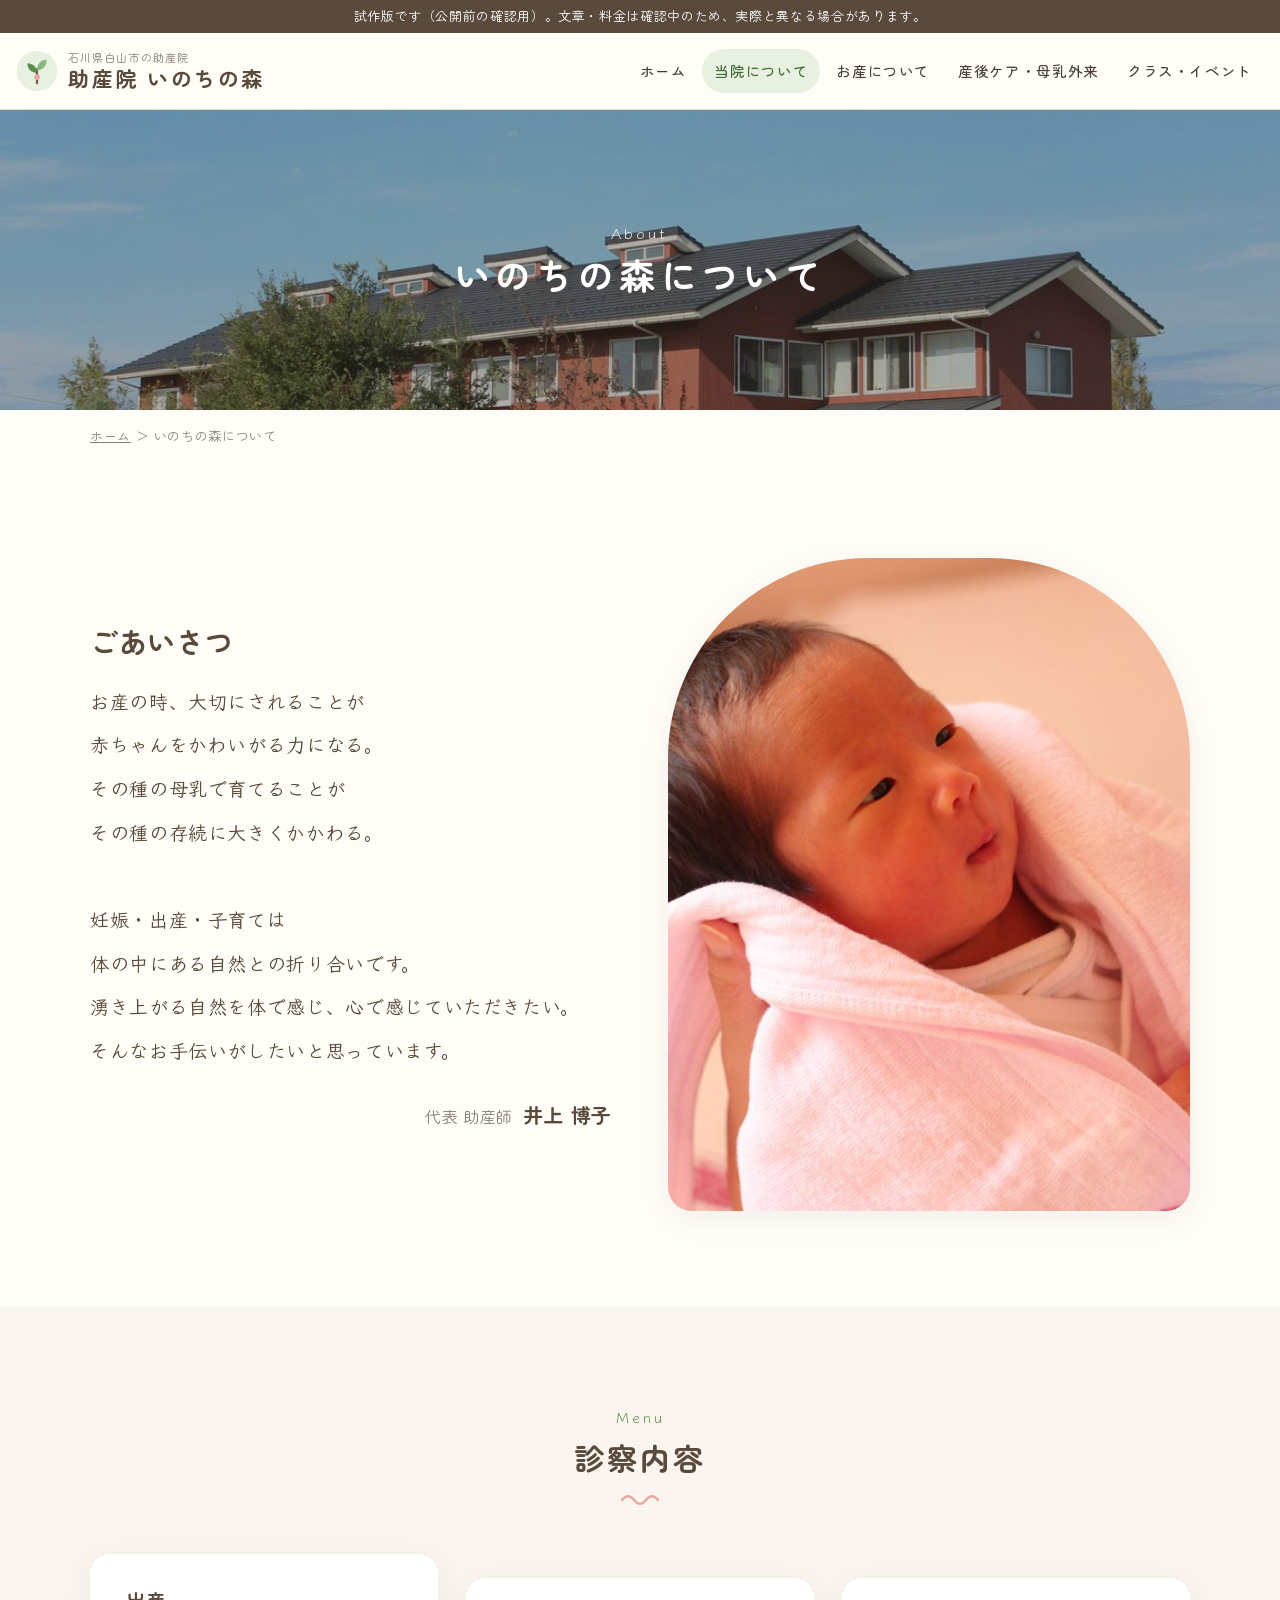
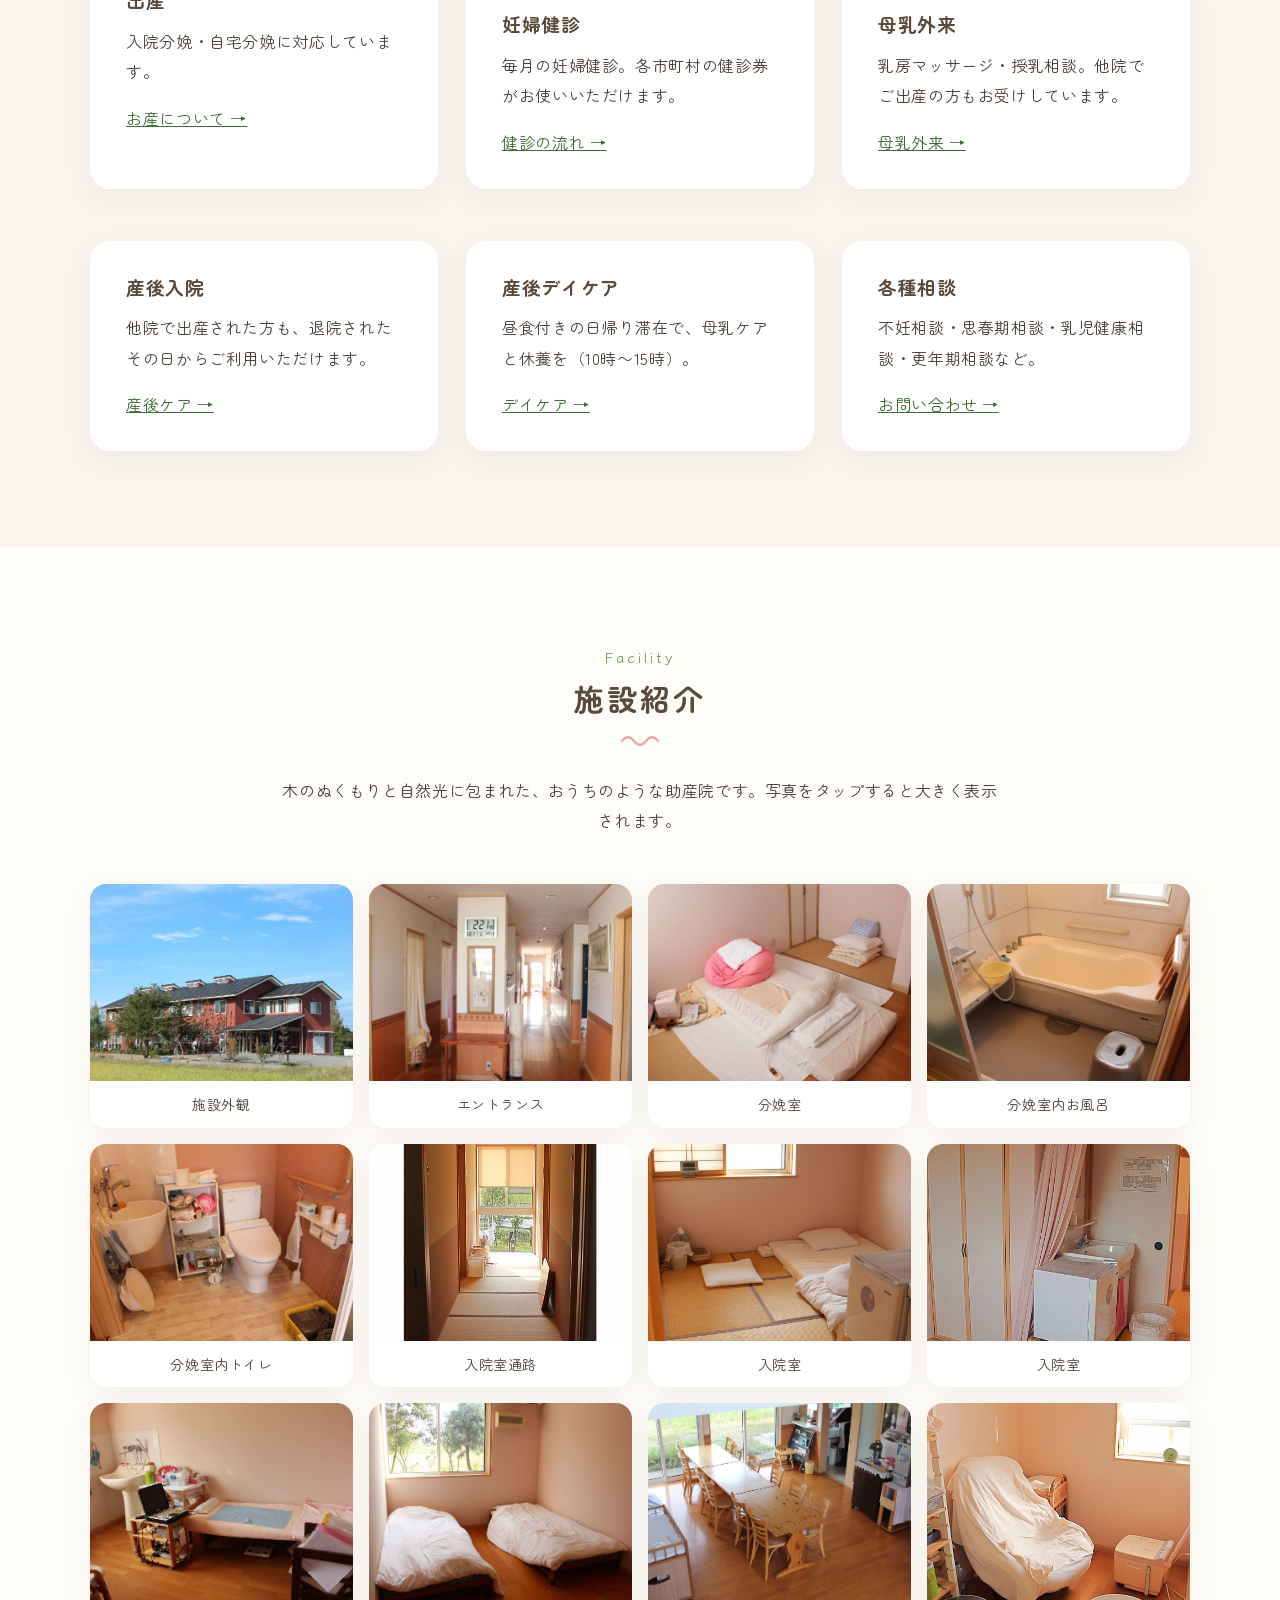
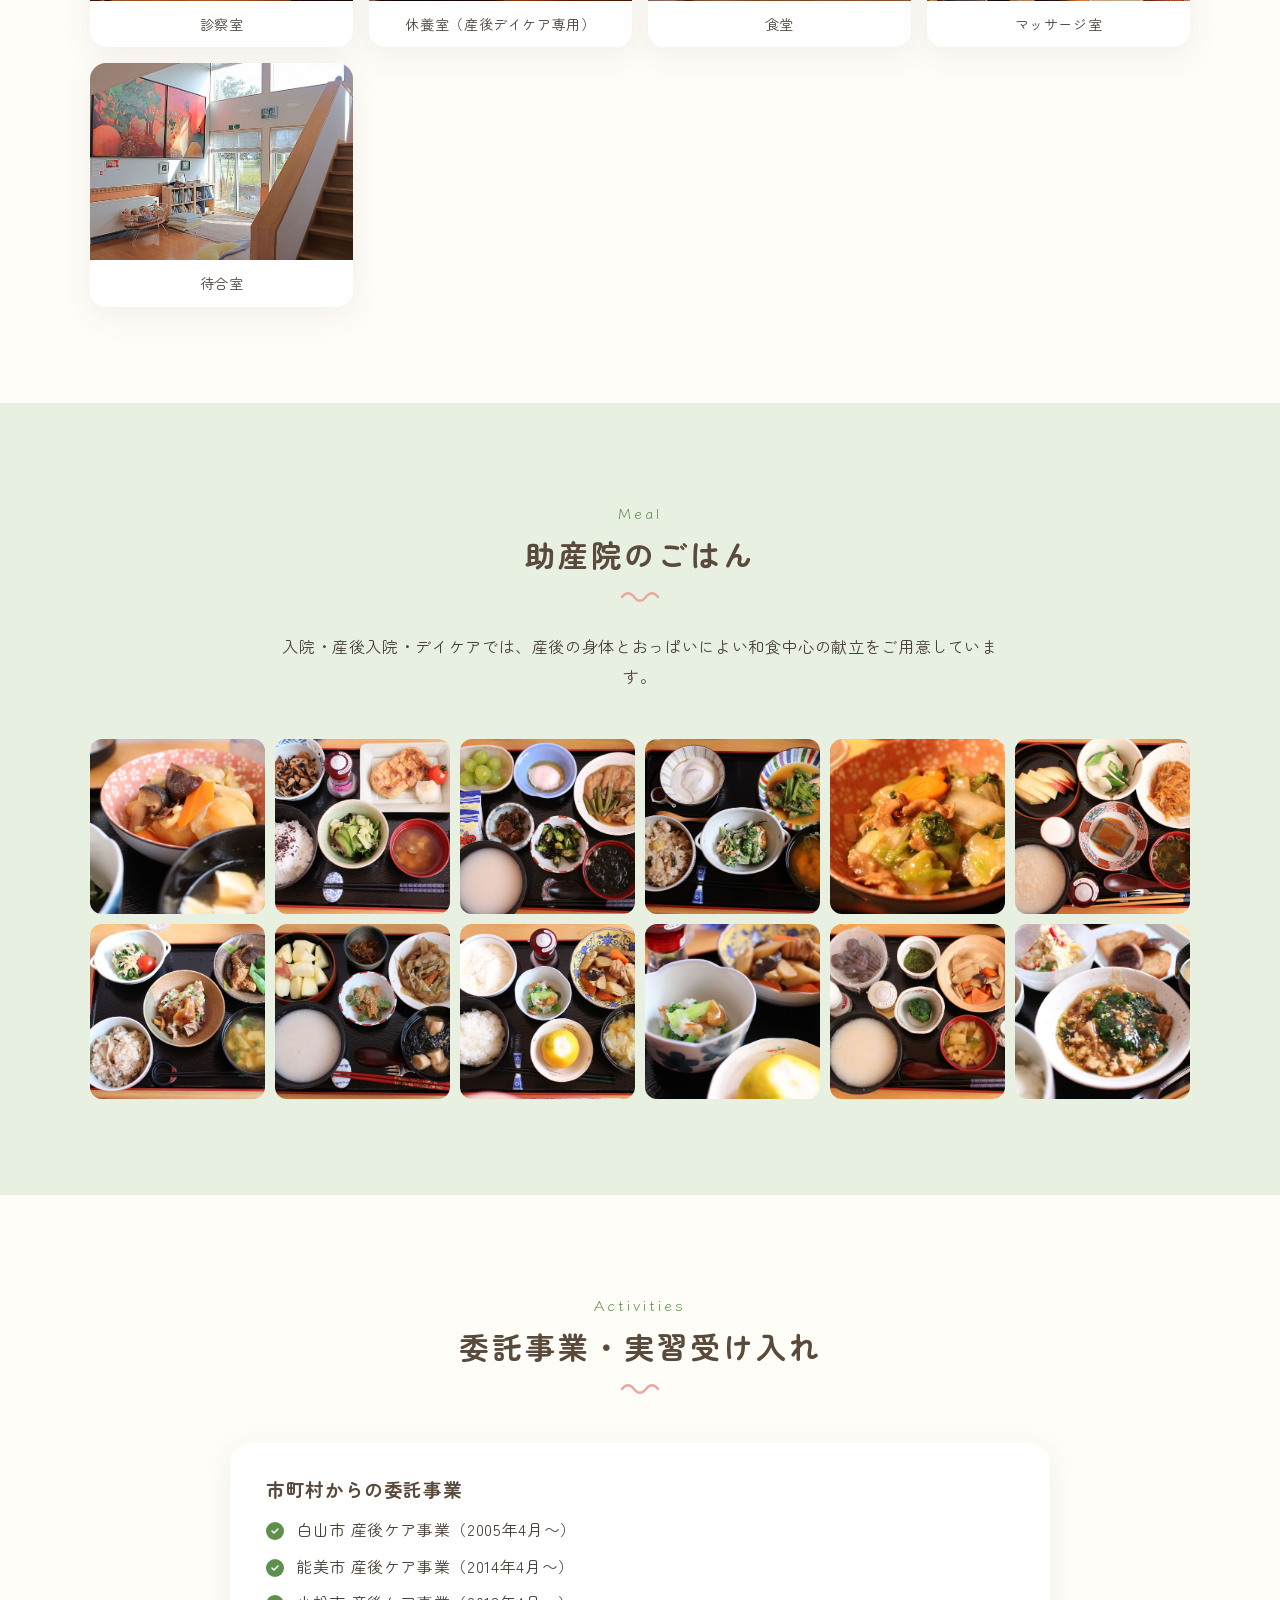
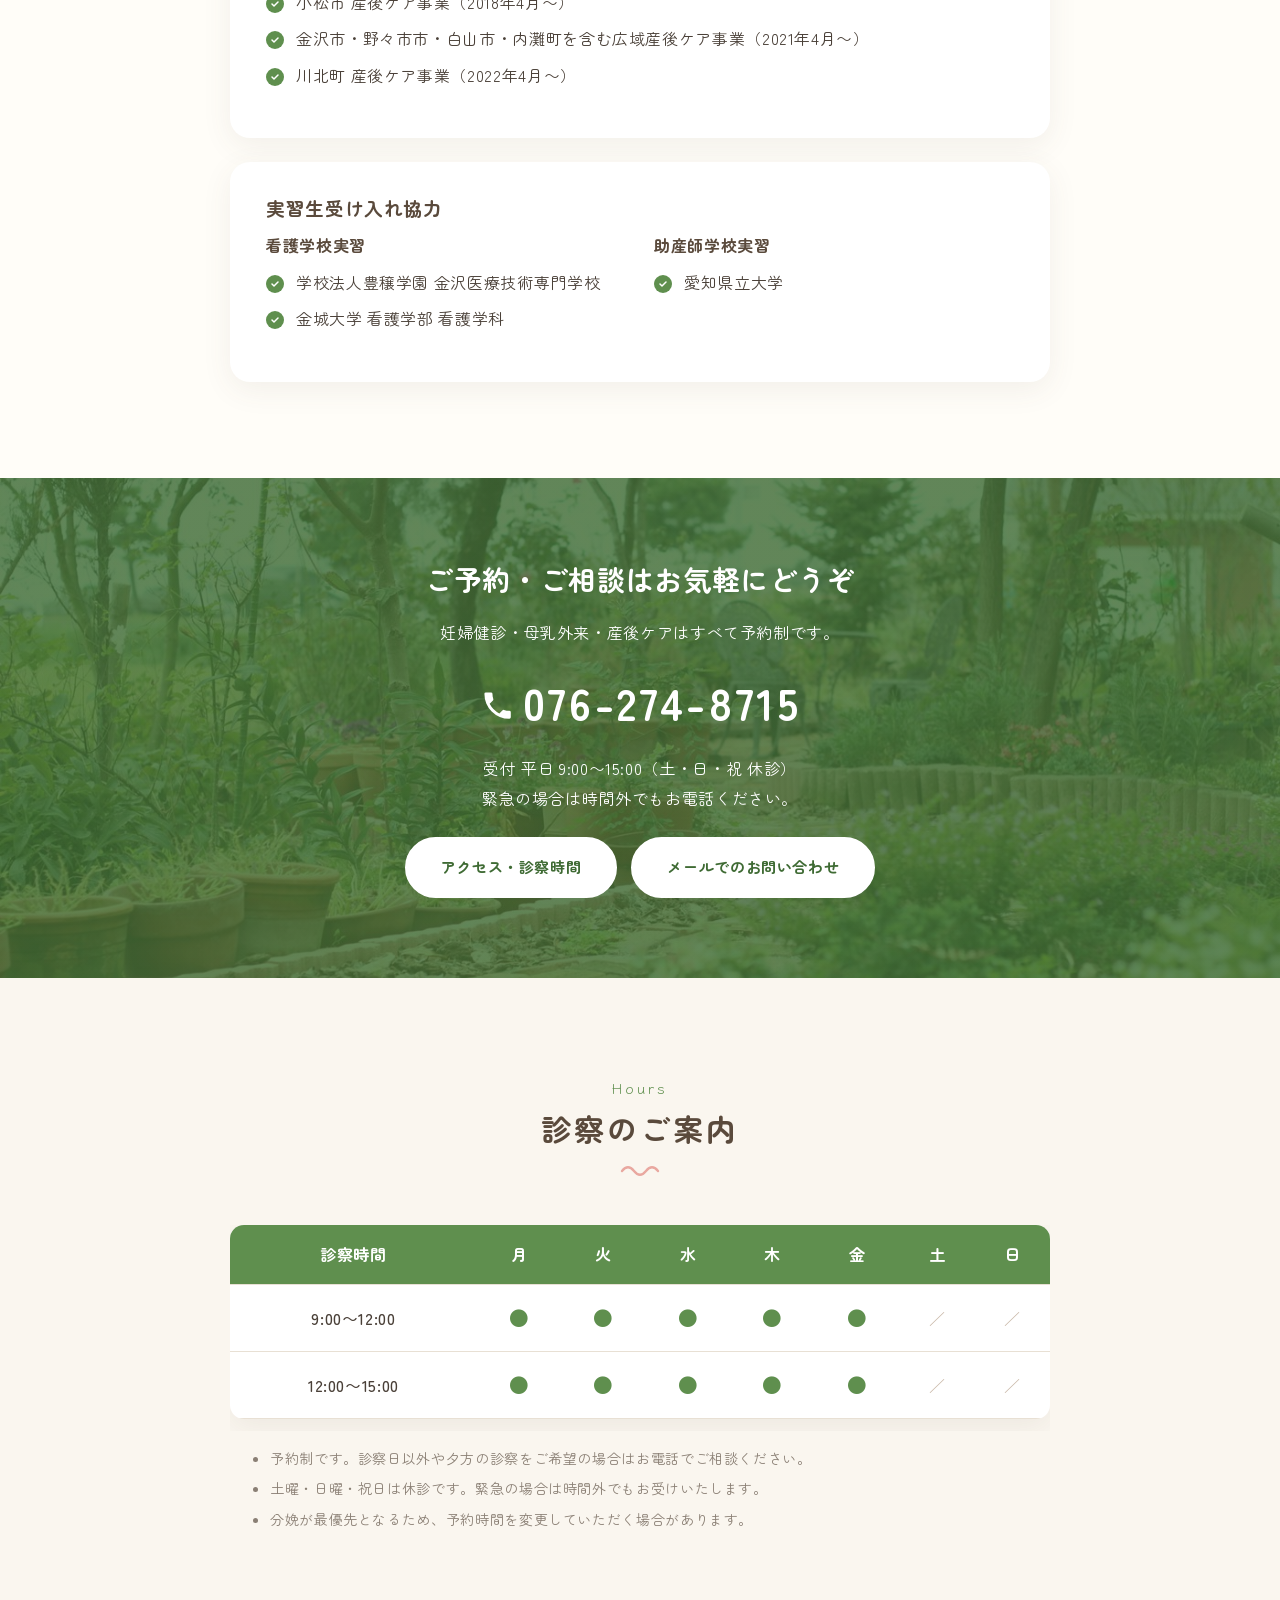
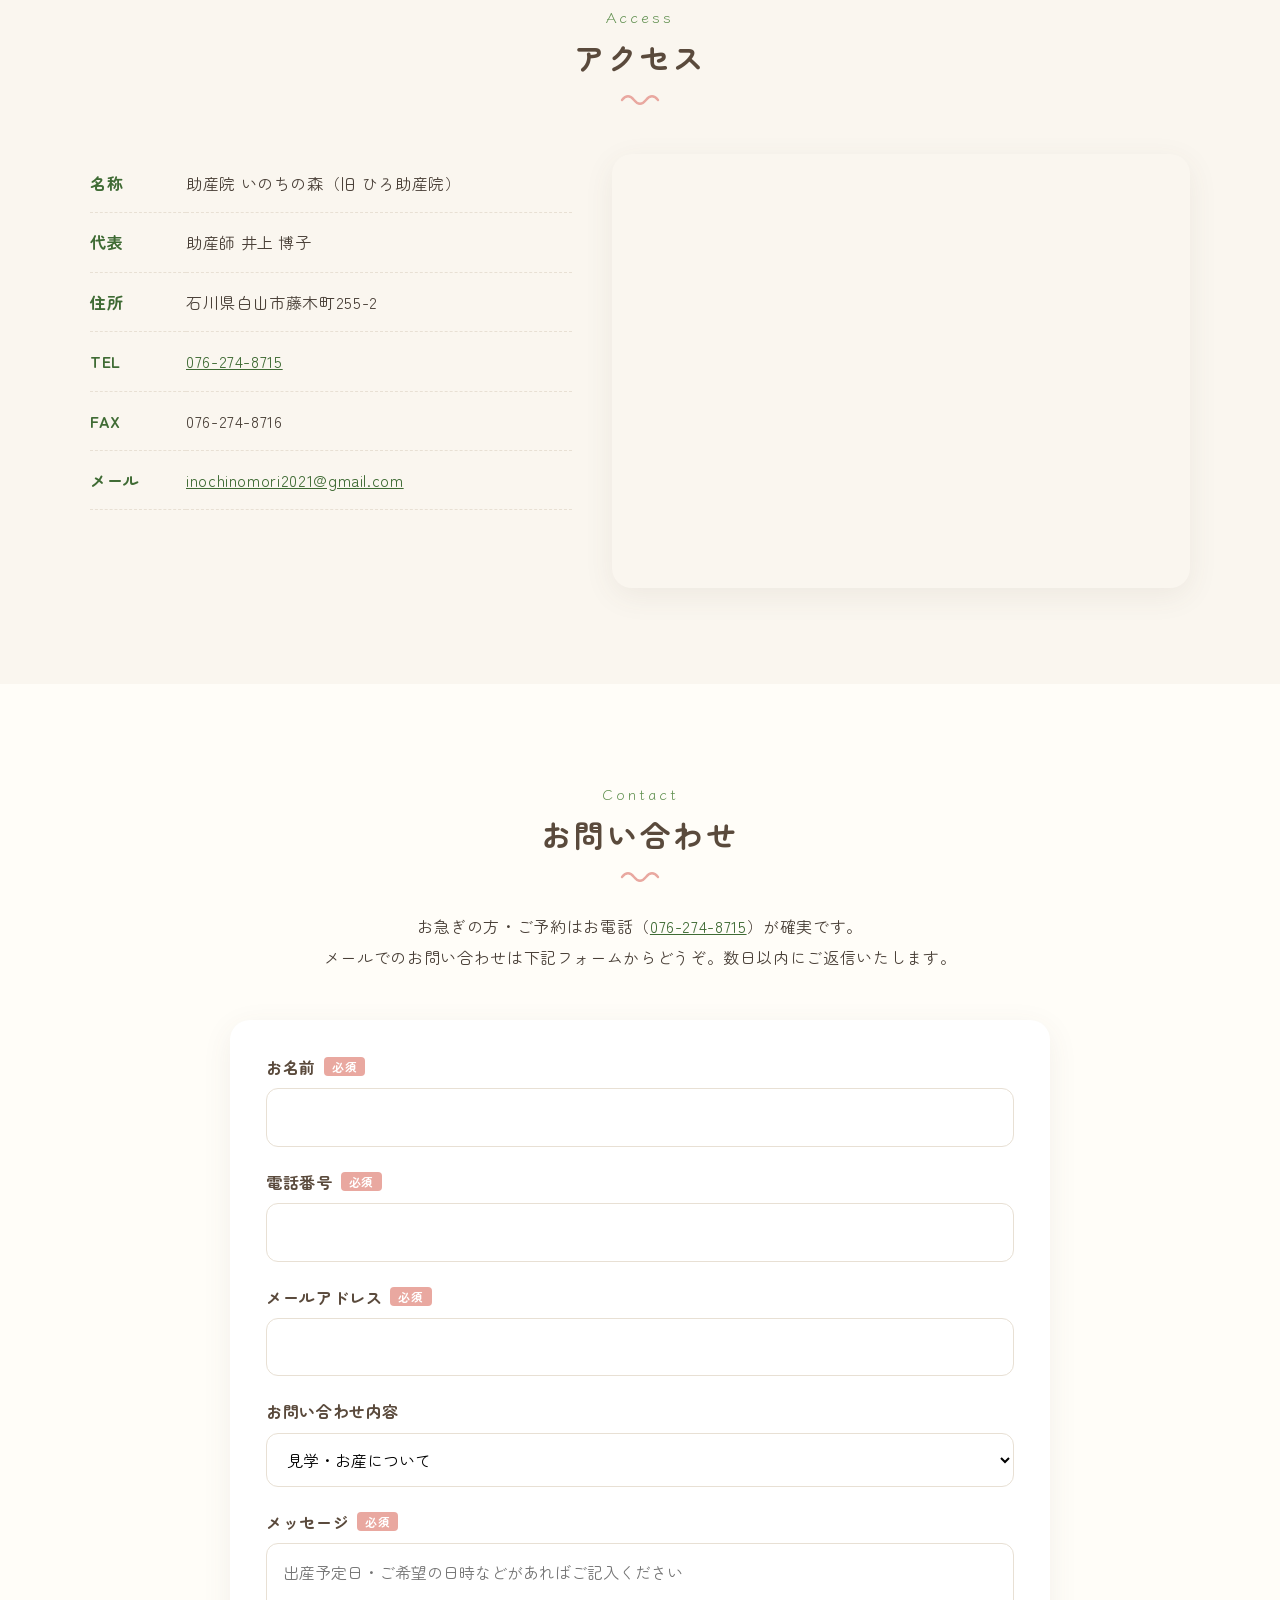
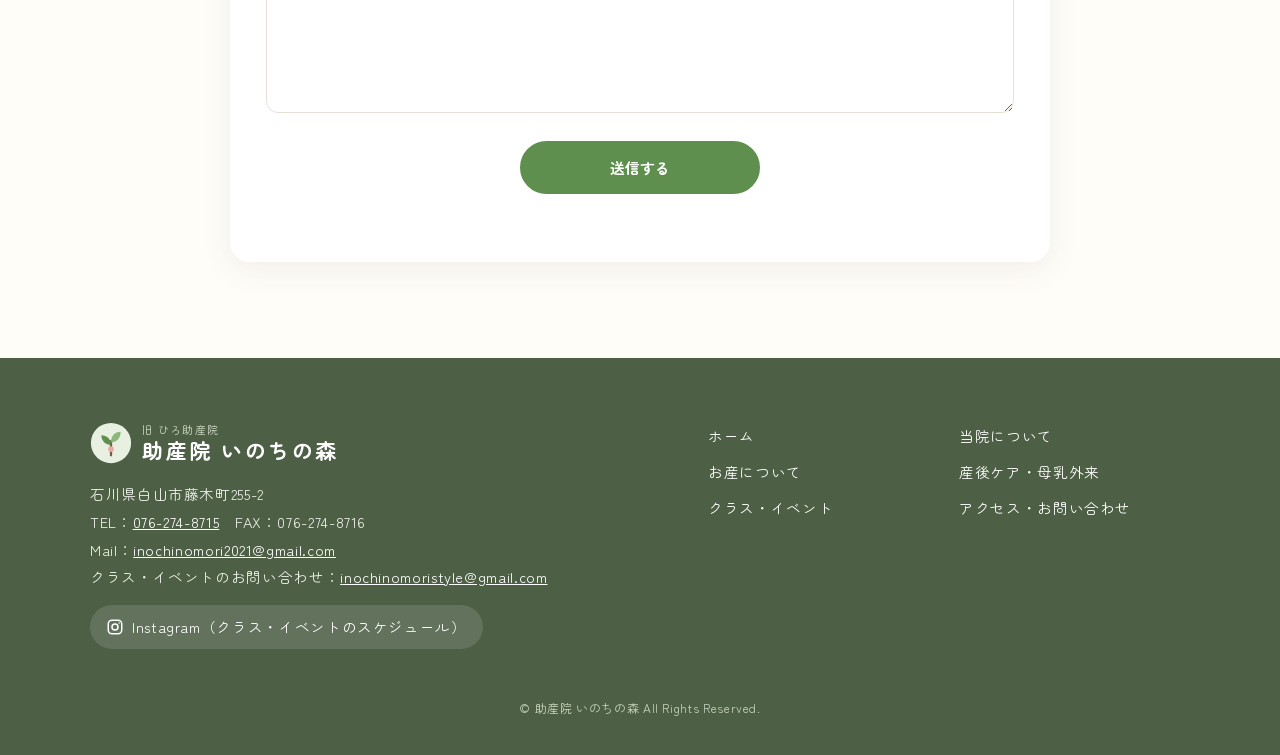
==== commit 67d40fe1: "Restructure site from 7 pages to 5 (FAQ per page, shared access/contact block) Co-Authored-By: Claud" ====
--- a/about.html
+++ b/about.html
@@ -17,7 +17,7 @@
 <link rel="preconnect" href="https://fonts.googleapis.com">
 <link rel="preconnect" href="https://fonts.gstatic.com" crossorigin>
 <link href="https://fonts.googleapis.com/css2?family=Klee+One:wght@600&family=Zen+Maru+Gothic:wght@400;500;700&display=swap" rel="stylesheet">
-<link rel="stylesheet" href="css/style.css?v=5">
+<link rel="stylesheet" href="css/style.css?v=7">
 </head>
 <body>
 <!-- 試作版の表示。本番公開時にこの行を削除 -->
@@ -38,8 +38,6 @@
 <li><a href="birth.html">お産について</a></li>
 <li><a href="care.html">産後ケア・母乳外来</a></li>
 <li><a href="class.html">クラス・イベント</a></li>
-<li><a href="faq.html">よくある質問</a></li>
-<li><a href="contact.html">アクセス</a></li>
         <li class="nav-tel-item"><a class="nav-tel" href="tel:076-274-8715">お電話 076-274-8715</a></li>
       </ul>
     </nav>
@@ -77,7 +75,7 @@
       <div class="box fade"><h3>母乳外来</h3><p>乳房マッサージ・授乳相談。他院でご出産の方もお受けしています。</p><a href="care.html#breast">母乳外来 →</a></div>
       <div class="box fade"><h3>産後入院</h3><p>他院で出産された方も、退院されたその日からご利用いただけます。</p><a href="care.html#postpartum">産後ケア →</a></div>
       <div class="box fade"><h3>産後デイケア</h3><p>昼食付きの日帰り滞在で、母乳ケアと休養を（10時〜15時）。</p><a href="care.html#daycare">デイケア →</a></div>
-      <div class="box fade"><h3>各種相談</h3><p>不妊相談・思春期相談・乳児健康相談・更年期相談など。</p><a href="contact.html">お問い合わせ →</a></div>
+      <div class="box fade"><h3>各種相談</h3><p>不妊相談・思春期相談・乳児健康相談・更年期相談など。</p><a href="#form">お問い合わせ →</a></div>
     </div>
   </div>
 </section>
@@ -154,9 +152,68 @@
     <p>妊婦健診・母乳外来・産後ケアはすべて予約制です。</p>
     <a class="tel-big" href="tel:076-274-8715"><svg viewBox="0 0 24 24" fill="currentColor" aria-hidden="true"><path d="M6.6 10.8a15.1 15.1 0 006.6 6.6l2.2-2.2a1 1 0 011-.25 11.4 11.4 0 003.6.57 1 1 0 011 1V20a1 1 0 01-1 1A17 17 0 013 4a1 1 0 011-1h3.5a1 1 0 011 1c0 1.25.2 2.45.57 3.57a1 1 0 01-.25 1z"/></svg>076-274-8715</a>
     <p>受付 平日 9:00〜15:00（土・日・祝 休診）<br>緊急の場合は時間外でもお電話ください。</p>
-    <div class="btn-row"><a class="btn outline" href="contact.html#form">メールでのお問い合わせ</a></div>
-  </div>
-</section>
+    <div class="btn-row"><a class="btn outline" href="#access">アクセス・診察時間</a><a class="btn outline" href="#form">メールでのお問い合わせ</a></div>
+  </div>
+</section>
+<!--SHARED-->
+<section class="section bg-beige" id="access">
+  <div class="container">
+    <div class="sec-title fade"><span class="en">Hours</span><h2>診察のご案内</h2></div>
+    <div class="narrow fade">
+      <div class="table-wrap"><table class="schedule">
+        <thead><tr><th>診察時間</th><th>月</th><th>火</th><th>水</th><th>木</th><th>金</th><th>土</th><th>日</th></tr></thead>
+        <tbody>
+          <tr><th>9:00〜12:00</th><td class="ok">●</td><td class="ok">●</td><td class="ok">●</td><td class="ok">●</td><td class="ok">●</td><td class="no">／</td><td class="no">／</td></tr>
+          <tr><th>12:00〜15:00</th><td class="ok">●</td><td class="ok">●</td><td class="ok">●</td><td class="ok">●</td><td class="ok">●</td><td class="no">／</td><td class="no">／</td></tr>
+        </tbody>
+      </table></div>
+      <ul class="note">
+        <li>予約制です。診察日以外や夕方の診察をご希望の場合はお電話でご相談ください。</li>
+        <li>土曜・日曜・祝日は休診です。緊急の場合は時間外でもお受けいたします。</li>
+        <li>分娩が最優先となるため、予約時間を変更していただく場合があります。</li>
+      </ul>
+    </div>
+    <div style="height:56px"></div>
+    <div class="sec-title fade"><span class="en">Access</span><h2>アクセス</h2></div>
+    <div class="access fade">
+      <dl>
+        <dt>名称</dt><dd>助産院 いのちの森（旧 ひろ助産院）</dd>
+        <dt>代表</dt><dd>助産師 井上 博子</dd>
+        <dt>住所</dt><dd>石川県白山市藤木町255-2</dd>
+        <dt>TEL</dt><dd><a href="tel:076-274-8715">076-274-8715</a></dd>
+        <dt>FAX</dt><dd>076-274-8716</dd>
+        <dt>メール</dt><dd><a href="mailto:inochinomori2021@gmail.com">inochinomori2021@gmail.com</a></dd>
+      </dl>
+      <div class="map"><iframe src="https://www.google.com/maps?q=石川県白山市藤木町255-2&amp;output=embed" loading="lazy" title="助産院いのちの森の地図" referrerpolicy="no-referrer-when-downgrade"></iframe></div>
+    </div>
+  </div>
+</section>
+
+<section class="section" id="form">
+  <div class="container narrow">
+    <div class="sec-title fade"><span class="en">Contact</span><h2>お問い合わせ</h2></div>
+    <p class="sec-lead fade">お急ぎの方・ご予約はお電話（<a href="tel:076-274-8715">076-274-8715</a>）が確実です。<br>メールでのお問い合わせは下記フォームからどうぞ。数日以内にご返信いたします。</p>
+    <form class="form box fade" id="contact-form">
+      <!-- Web3Forms：アクセスキーを取得したら YOUR_ACCESS_KEY を置き換えてください -->
+      <input type="hidden" name="access_key" value="YOUR_ACCESS_KEY">
+      <input type="hidden" name="subject" value="【ホームページ】お問い合わせがありました">
+      <input type="hidden" name="from_name" value="助産院いのちの森 ホームページ">
+      <input type="checkbox" name="botcheck" style="display:none">
+      <div><label for="f-name">お名前<span class="req">必須</span></label><input id="f-name" name="お名前" required autocomplete="name"></div>
+      <div><label for="f-tel">電話番号<span class="req">必須</span></label><input id="f-tel" name="電話番号" type="tel" required autocomplete="tel"></div>
+      <div><label for="f-mail">メールアドレス<span class="req">必須</span></label><input id="f-mail" name="email" type="email" required autocomplete="email"></div>
+      <div><label for="f-type">お問い合わせ内容</label>
+        <select id="f-type" name="種類">
+          <option>見学・お産について</option><option>妊婦健診について</option><option>母乳外来について</option>
+          <option>産後ケア（入院・デイケア）について</option><option>クラス・イベントについて</option><option>その他</option>
+        </select></div>
+      <div><label for="f-msg">メッセージ<span class="req">必須</span></label><textarea id="f-msg" name="メッセージ" required placeholder="出産予定日・ご希望の日時などがあればご記入ください"></textarea></div>
+      <button class="btn" type="submit">送信する</button>
+      <p class="form-result" id="form-result" aria-live="polite"></p>
+    </form>
+  </div>
+</section>
+<!--/SHARED-->
 </main>
 <footer class="site-footer">
   <div class="container footer-grid">
@@ -180,15 +237,14 @@
 <li><a href="birth.html">お産について</a></li>
 <li><a href="care.html">産後ケア・母乳外来</a></li>
 <li><a href="class.html">クラス・イベント</a></li>
-<li><a href="faq.html">よくある質問</a></li>
-<li><a href="contact.html">アクセス</a></li>
+<li><a href="#access">アクセス・お問い合わせ</a></li>
     </ul></nav>
   </div>
   <p class="copyright">&copy; 助産院 いのちの森 All Rights Reserved.</p>
 </footer>
 <div class="sp-cta">
   <a href="tel:076-274-8715"><svg viewBox="0 0 24 24" fill="currentColor" aria-hidden="true"><path d="M6.6 10.8a15.1 15.1 0 006.6 6.6l2.2-2.2a1 1 0 011-.25 11.4 11.4 0 003.6.57 1 1 0 011 1V20a1 1 0 01-1 1A17 17 0 013 4a1 1 0 011-1h3.5a1 1 0 011 1c0 1.25.2 2.45.57 3.57a1 1 0 01-.25 1z"/></svg>電話する</a>
-  <a href="contact.html#form"><svg viewBox="0 0 24 24" fill="currentColor" aria-hidden="true"><path d="M20 4H4a2 2 0 00-2 2v12a2 2 0 002 2h16a2 2 0 002-2V6a2 2 0 00-2-2zm0 4l-8 5-8-5V6l8 5 8-5z"/></svg>お問い合わせ</a>
+  <a href="#form"><svg viewBox="0 0 24 24" fill="currentColor" aria-hidden="true"><path d="M20 4H4a2 2 0 00-2 2v12a2 2 0 002 2h16a2 2 0 002-2V6a2 2 0 00-2-2zm0 4l-8 5-8-5V6l8 5 8-5z"/></svg>お問い合わせ</a>
 </div>
 <button class="pagetop" aria-label="ページの先頭へ"><svg width="20" height="20" viewBox="0 0 24 24" fill="none" stroke="currentColor" stroke-width="2.5" stroke-linecap="round" stroke-linejoin="round"><path d="M6 15l6-6 6 6"/></svg></button>
 <script src="js/main.js"></script>
--- a/css/style.css
+++ b/css/style.css
@@ -335,13 +335,15 @@
 .class-card { background: #fff; border-radius: var(--radius); overflow: hidden; box-shadow: var(--shadow); display: grid; grid-template-columns: 200px 1fr; }
 .class-card img { width: 100%; height: 100%; object-fit: cover; min-height: 220px; }
 .class-card .body { padding: 24px; }
+.class-card .noimage { display: grid; place-items: center; align-content: center; gap: 6px; min-height: 220px; background: var(--beige); color: var(--muted); font-size: 14px; letter-spacing: .1em; }
+.class-card .noimage span { font-size: 40px; line-height: 1; color: #8cc63f; }
 .class-card h3 { font-size: 20px; margin-bottom: 6px; }
 .class-card .when { display: inline-block; background: var(--pink-light); color: #b8625a; font-size: 13px; padding: 2px 12px; border-radius: 999px; margin-bottom: 10px; font-weight: 700; }
 .class-card dl { display: grid; grid-template-columns: auto 1fr; gap: 2px 12px; font-size: 14px; margin: 10px 0 0; }
 .class-card dt { color: var(--muted); }
 .class-card dd { margin: 0; }
 @media (max-width: 900px) { .class-grid { grid-template-columns: 1fr; } }
-@media (max-width: 520px) { .class-card { grid-template-columns: 1fr; } .class-card img { aspect-ratio: 16/9; min-height: 0; } }
+@media (max-width: 520px) { .class-card { grid-template-columns: 1fr; } .class-card img, .class-card .noimage { aspect-ratio: 16/9; min-height: 0; } }
 
 /* ===== Area list ===== */
 .area-grid { display: grid; grid-template-columns: repeat(auto-fill, minmax(240px, 1fr)); gap: 16px; }
@@ -439,3 +441,24 @@
 /* ===== 試作版の表示（本番公開時に削除） ===== */
 .trial-bar { background: #5a4a3c; color: #fff; text-align: center; font-size: 13px; padding: 6px 16px; line-height: 1.6; }
 .nav-open .trial-bar { display: none; }
+
+/* ===== カレンダーの記号・QR ===== */
+.qr-box { display: flex; align-items: center; justify-content: center; gap: 16px; margin-top: 20px; }
+.qr-box img { width: 120px; height: 120px; background: #fff; border-radius: 8px; border: 1px solid var(--line); }
+.qr-box p { margin: 0; font-size: 14px; color: var(--muted); text-align: left; }
+@media (max-width: 700px) { .qr-box { display: none; } }
+.legend { margin-top: 28px; }
+.legend h3 { font-size: 19px; text-align: center; }
+.legend > .note { text-align: center; }
+.legend-list { list-style: none; padding: 0; margin: 16px 0; display: grid; grid-template-columns: 1fr 1fr; gap: 12px 24px; }
+.legend-list li { display: flex; align-items: flex-start; gap: 12px; }
+.legend-list strong { display: block; color: var(--brown); }
+.legend-list small { display: block; font-size: 13px; color: var(--muted); line-height: 1.6; }
+@media (max-width: 600px) { .legend-list { grid-template-columns: 1fr; } }
+.mark { flex: none; width: 36px; height: 36px; border-radius: 50%; display: grid; place-items: center; font-size: 22px; line-height: 1; background: var(--beige); }
+.mark-tag { display: inline-grid; place-items: center; width: 26px; height: 26px; border-radius: 50%; background: var(--beige); font-size: 15px; margin-left: 8px; vertical-align: top; }
+.m-ball { color: #8cc63f; }
+.m-kitchen { color: #e8423f; }
+.m-touch { color: #f08c8c; }
+.m-yoga { color: #f0a030; }
+.m-seitai { color: #f07a1a; }
